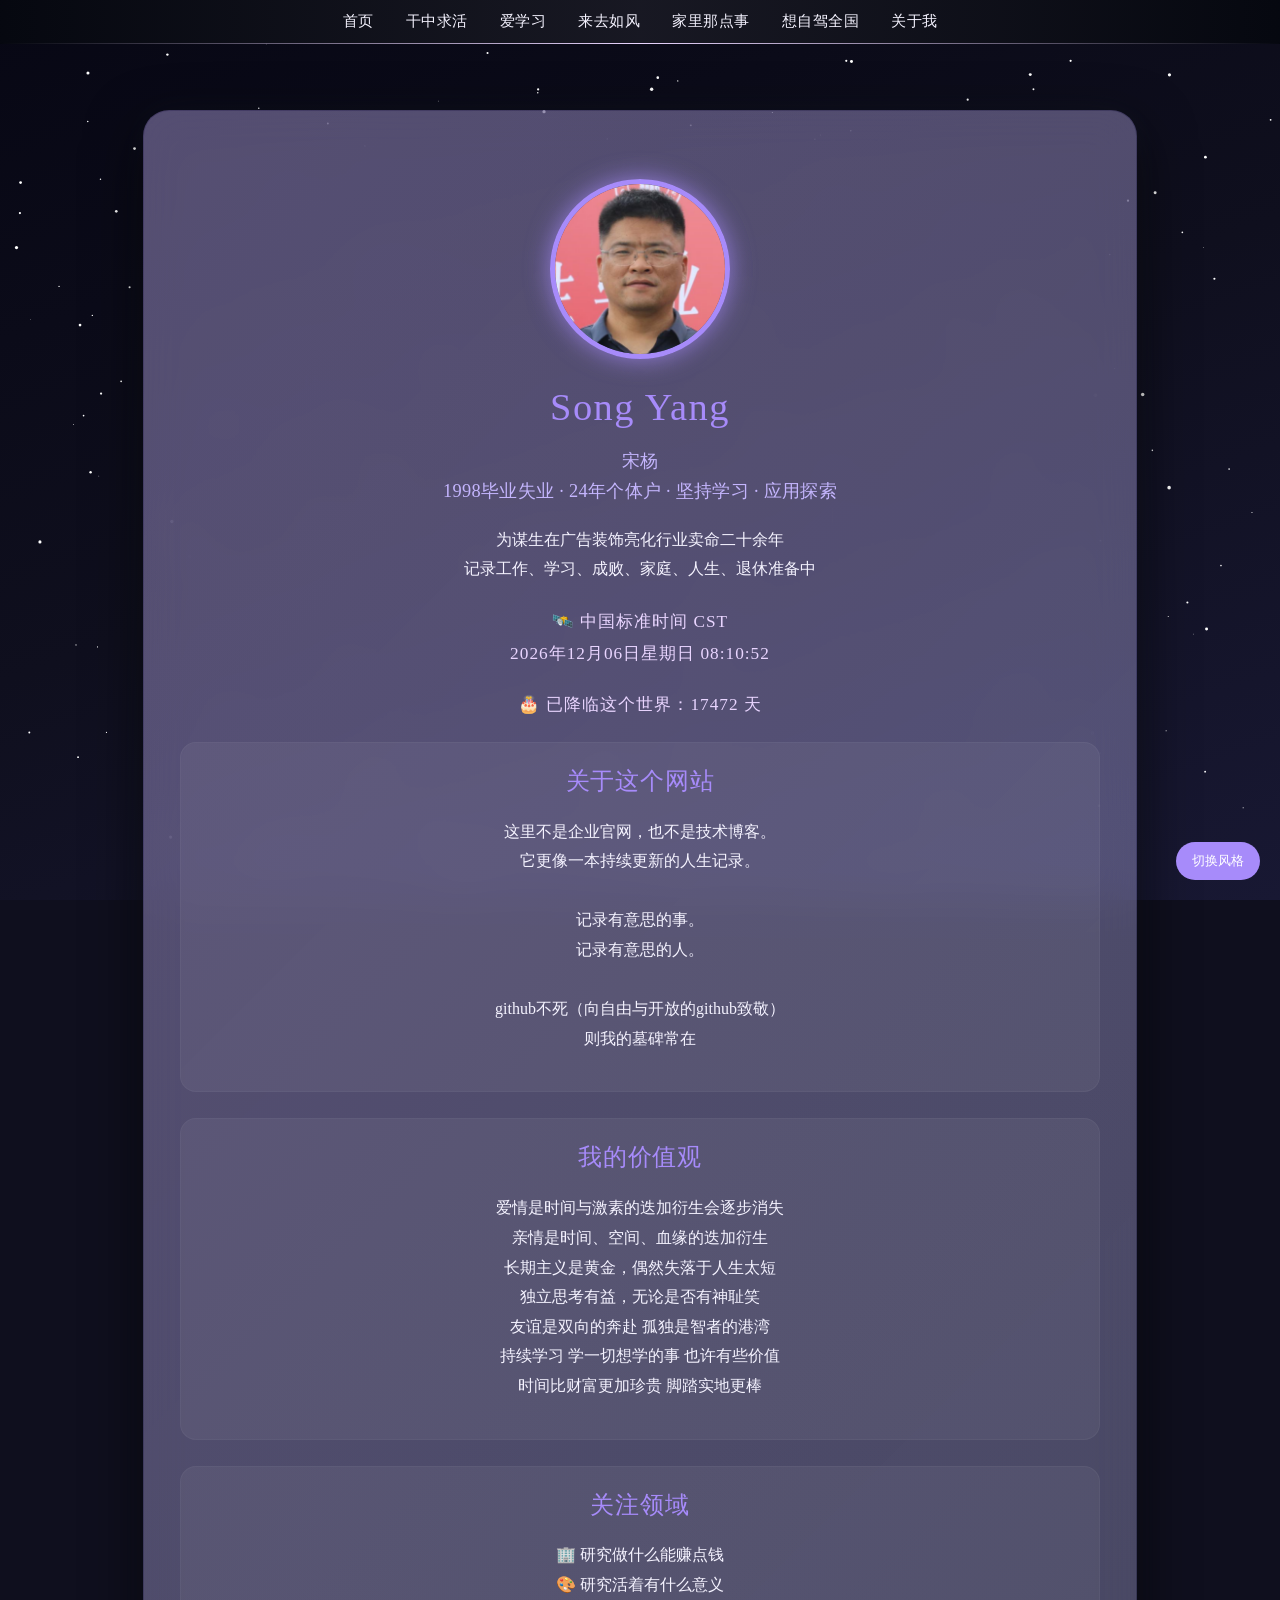
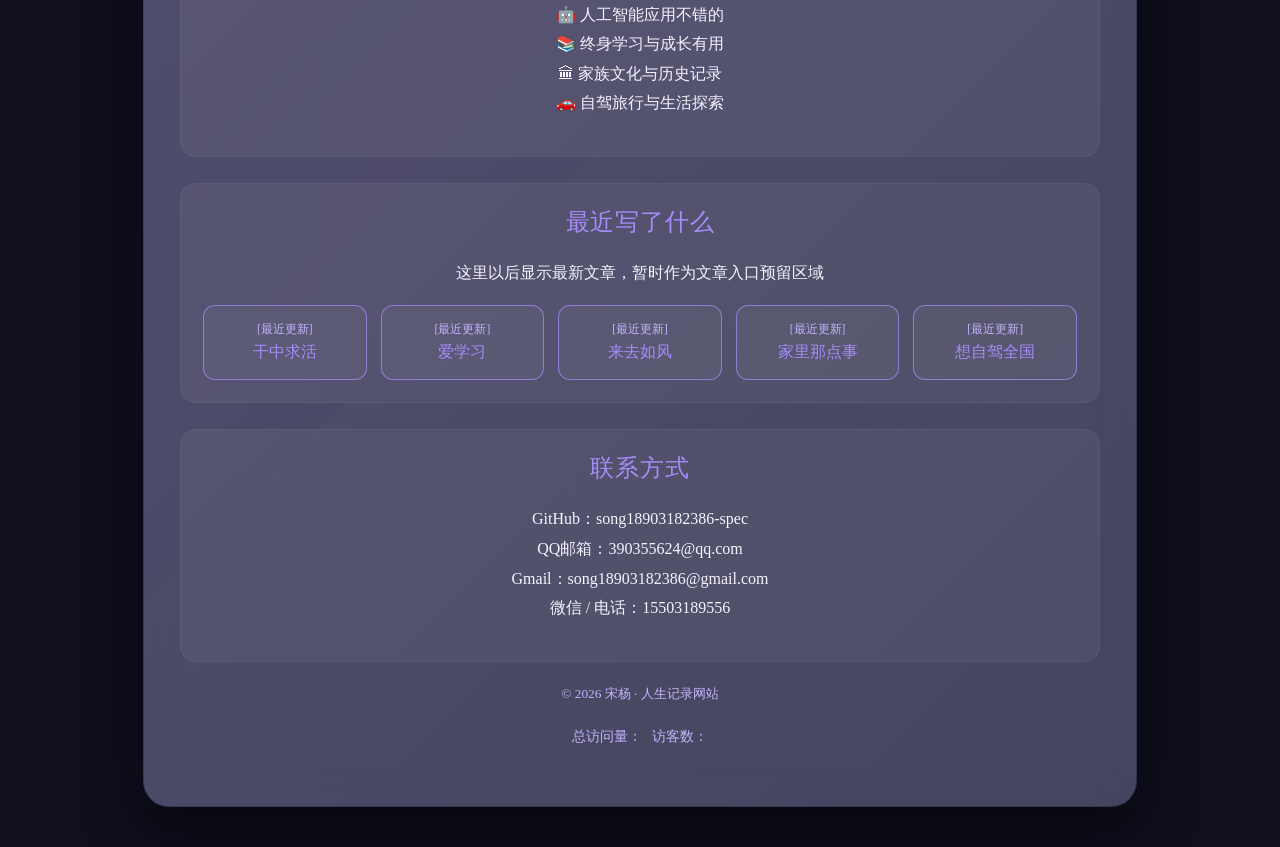
==== index.html @ bc485422 "Update index.html" ====
<!DOCTYPE html>
<html>
<head>
    <meta charset="UTF-8">
    <meta name="viewport" content="width=device-width, initial-scale=1.0, user-scalable=no">
    <title>宋杨 | 网络墓志铭</title>
    <!-- 访客统计 -->
    <script async src="https://busuanzi.ibruce.info/busuanzi/2.3/busuanzi.pure.mini.js"></script>
    <link rel="stylesheet" href="common.css">
</head>

<body>
<div class="navbar">
    <a href="index.html">首页</a>
    <a href="business.html">干中求活</a>
    <a href="ai.html">爱学习</a>
    <a href="life.html">来去如风</a>
    <a href="family.html">家里那点事</a>
    <a href="travel.html">想自驾全国</a>
    <a href="about.html">关于我</a>
</div>

<canvas id="starfield"></canvas>

<div class="container">
    <img src="avatar.png" alt="头像" class="avatar" onerror="this.style.display='none'">
    <h1>Song Yang</h1>
    <p class="subtitle">
        宋杨<br>
        1998毕业失业 · 24年个体户 · 坚持学习 · 应用探索
    </p>
    <p>为谋生在广告装饰亮化行业卖命二十余年<br>记录工作、学习、成败、家庭、人生、退休准备中</p>

    <!-- 北京时间 -->
    <div id="beijing-time"></div>
    <!-- 新增出生天数计时器 -->
    <div id="birthTimer" style="margin:16px 0; font-family:var(--font-title); color:var(--light); font-size:1.08rem; letter-spacing:1px;"></div>

    <section>
        <h2>关于这个网站</h2>
        <p>
            这里不是企业官网，也不是技术博客。<br>
            它更像一本持续更新的人生记录。<br><br>
            记录有意思的事。<br>
            记录有意思的人。<br><br>
            github不死（向自由与开放的github致敬）<br>
            则我的墓碑常在
        </p>
    </section>

    <section>
        <h2>我的价值观</h2>
        <p>
            爱情是时间与激素的迭加衍生会逐步消失<br>
            亲情是时间、空间、血缘的迭加衍生<br>
            长期主义是黄金，偶然失落于人生太短<br>
            独立思考有益，无论是否有神耻笑<br>
            友谊是双向的奔赴 孤独是智者的港湾<br>
            持续学习 学一切想学的事 也许有些价值<br>
            时间比财富更加珍贵  脚踏实地更棒<br>
        </p>
    </section>

    <section>
        <h2>关注领域</h2>
        <p>
            🏢 研究做什么能赚点钱<br>
            🎨 研究活着有什么意义<br>
            🤖 人工智能应用不错的<br>
            📚 终身学习与成长有用<br>
            🏛 家族文化与历史记录<br>
            🚗 自驾旅行与生活探索<br>
        </p>
    </section>

    <section>
        <h2>最近写了什么</h2>
        <p>这里以后显示最新文章，暂时作为文章入口预留区域</p>
        <div class="article-grid">
            <div class="article-card">
                <span class="card-tag">[最近更新]</span>
                <a href="business.html">干中求活</a>
            </div>
            <div class="article-card">
                <span class="card-tag">[最近更新]</span>
                <a href="ai.html">爱学习</a>
            </div>
            <div class="article-card">
                <span class="card-tag">[最近更新]</span>
                <a href="life.html">来去如风</a>
            </div>
            <div class="article-card">
                <span class="card-tag">[最近更新]</span>
                <a href="family.html">家里那点事</a>
            </div>
            <div class="article-card">
                <span class="card-tag">[最近更新]</span>
                <a href="travel.html">想自驾全国</a>
            </div>
        </div>
    </section>

    <section>
        <h2>联系方式</h2>
        <p>
            GitHub：song18903182386-spec<br>
            QQ邮箱：390355624@qq.com<br>
            Gmail：song18903182386@gmail.com<br>
            微信 / 电话：15503189556
        </p>
    </section>

    <p>
        <small>
        © 2026 宋杨 · 人生记录网站
        </small>
    </p>
    <!-- 访客统计放到卡片底部 -->
    <p style="margin-top:10px; font-size:0.9rem; color:var(--text-gray);">
        总访问量：<span id="busuanzi_value_site_pv"></span> &nbsp; 访客数：<span id="busuanzi_value_site_uv"></span>
    </p>
</div>

<button id="toggleTheme" style="position:fixed;bottom:20px;right:20px;padding:10px 16px;border-radius:50px;background:var(--main);color:#fff;border:none;cursor:pointer;z-index:99999;" onmouseover="this.style.boxShadow='0 0 16px var(--glow)'" onmouseout="this.style.boxShadow='none'">切换风格</button>

<audio id="bgMusic" loop preload="auto">
    <source src="bgm.mp3" type="audio/mpeg">


<button id="musicBtn" style="position:fixed;bottom:50px;left:20px;padding:6px 12px;border-radius:12px;background:var(--main);color:#fff;border:none;cursor:pointer;z-index:99999;font-size:0.8rem;">
    播放音乐
</button>

<script src="common.js"></script>
<!-- 出生天数计时脚本 -->
<script>
// 出生日期 1979-02-04
const birthDate = new Date("1979-02-04 00:00:00");
function refreshBirthDay(){
    const now = new Date();
    const diffTime = now - birthDate;
    const totalDays = Math.floor(diffTime / (1000 * 60 * 60 * 24));
    document.getElementById("birthTimer").innerHTML = `🎂 已降临这个世界：${totalDays} 天`;
}
refreshBirthDay();
setInterval(refreshBirthDay, 1000);

// 北京时间渲染
function updateBeijingTime(){
    const dom = document.getElementById('beijing-time');
    if(!dom) return;
    const now = new Date();
    const opt = {timeZone:'Asia/Shanghai',year:'numeric',month:'2-digit',day:'2-digit',weekday:'long',hour:'2-digit',minute:'2-digit',second:'2-digit'};
    dom.innerHTML = `🛰️ 中国标准时间 CST<br>${now.toLocaleString('zh-CN',opt)}`;
}
updateBeijingTime();
setInterval(updateBeijingTime,1000);
</script>
<button id="backTop" style="position:fixed;bottom:20px;right:90px;padding:8px 14px;border-radius:40px;background:var(--main);color:#fff;border:none;z-index:99999;display:none;">回到顶部</button>
<script>
const backBtn = document.getElementById('backTop');
window.addEventListener('scroll',()=>{
    backBtn.style.display = window.scrollY>300 ? 'block' : 'none';
})
backBtn.onclick = ()=> window.scrollTo({top:0,behavior:'smooth'});
</script>
</body>
</html>
---- common.css ----
/* 载入本地人寿隶书 zhongshou */
@font-face {
    font-family: "zhongshou";
    src: local("zhongshou"), local("中国人寿保险股份有限公司字体");
    font-weight: normal;
    font-style: normal;
}

:root {
    /* 标题优先使用你本机的 zhongshou 隶书，无该字体自动 fallback 备选 */
    --font-title: "zhongshou", "LiSu", "STLiShu", "STLiti", "KaiTi", serif;
    --font-text: "Microsoft YaHei", system-ui, sans-serif;
    --main: #a5c0e0;
    --light: #d0def0;
    --bg-page: #060810;
    --star-bg: linear-gradient(175deg, #020306 0%, #060810 50%, #0a0d1b 100%);
    --text-normal: #e6edf7;
    --text-gray: #98a8c0;
    --card-alpha: rgba(160, 180, 210, 0.07);
    --block-alpha: rgba(160, 180, 210, 0.03);
    --glow: rgba(165, 192, 224, 0.32);
    --grad1: rgba(165, 192, 224, 0.18);
    --grad2: rgba(100, 130, 170, 0.06);
    --meteor-color: #d0def0;
}

.navbar {
    position: fixed;
    top: 0;
    left: 0;
    width: 100%;
    background: rgba(6, 8, 16, 0.92);
    backdrop-filter: blur(20px);
    z-index: 999;
    padding: 12px 0;
    text-align: center;
    border-bottom: 1px solid transparent;
    background-image: linear-gradient(rgba(6,8,16,0.92),rgba(6,8,16,0.92)),linear-gradient(90deg, transparent, var(--light), transparent);
    background-origin: border-box;
    background-clip: padding-box, border-box;
}
.navbar a {
    margin: 0 14px;
    color: var(--text-normal);
    font-size: 0.92rem;
    font-family: var(--font-title);
    transition: 0.3s ease;
    text-decoration: none;
    letter-spacing: 0.5px;
}
.navbar a:hover {
    color: var(--main);
    text-shadow: 0 0 10px var(--glow);
}

::selection {
    background: var(--main);
    color: #000;
}

#beijing-time{
    margin:22px 0;
    font-size:1.08rem;
    color:var(--light);
    font-weight:500;
    font-family: var(--font-title);
    text-align:center;
    line-height:1.85;
    letter-spacing: 1px;
}

#starfield{
    position:fixed;
    top:0;
    left:0;
    width:100%;
    height:100%;
    z-index:0;
    pointer-events:none;
    background: var(--star-bg);
}

body {
    font-family: var(--font-text);
    margin: 0;
    padding: 0;
    background:var(--bg-page);
    min-height: 100vh;
    color: var(--text-normal);
    overflow-x: hidden;
    scroll-behavior: smooth;
}

.container {
    max-width: 920px;
    margin: 110px auto 40px;
    padding: 42px 36px;
    text-align:center;
    background: var(--card-alpha);
    backdrop-filter: blur(22px);
    border-radius: 26px;
    box-shadow: 0 18px 55px rgba(0,0,0,0.7), 0 0 35px rgba(165,192,224,0.05);
    border: 1px solid transparent;
    background-image: linear-gradient(var(--card-alpha), var(--card-alpha)), linear-gradient(135deg, var(--grad1), var(--grad2));
    background-origin: border-box;
    background-clip: padding-box, border-box;
    position:relative;
    z-index:1;
    animation: fadeIn 0.8s ease forwards;
    opacity: 0;
    transform: translateY(16px);
}

@keyframes fadeIn {
    to { opacity: 1; transform: translateY(0); }
}

h1 {
    color: var(--main);
    font-size: 2.4rem;
    font-family: var(--font-title);
    margin-bottom: 8px;
    letter-spacing: 1.5px;
    font-weight: 500;
}
.subtitle {
    color: var(--text-gray);
    font-size: 1.15rem;
    font-family: var(--font-title);
    line-height: 1.6;
    letter-spacing: 0.3px;
}

.avatar {
    width: 170px;
    height: 170px;
    border-radius: 50%;
    margin: 26px auto;
    display: block;
    object-fit: cover;
    border: 5px solid var(--main);
    box-shadow: 0 0 24px var(--glow);
    background: rgba(165,192,224,0.12);
    animation: glow 4s infinite ease-in-out;
}
@keyframes glow {
    0% { box-shadow: 0 0 18px var(--glow); }
    50% { box-shadow: 0 0 32px var(--glow); }
    100% { box-shadow: 0 0 18px var(--glow); }
}

section {
    margin-top: 26px;
    padding: 22px;
    background: var(--block-alpha);
    border-radius: 16px;
    border: 1px solid rgba(255,255,255,0.04);
    transition: all 0.3s ease;
}
section:hover {
    transform: translateY(-4px);
    background: rgba(255,255,255,0.07);
    border-color: var(--main);
    box-shadow: 0 6px 20px rgba(0,0,0,0.35), 0 0 12px var(--glow);
}

h2 {
    color: var(--main);
    font-family: var(--font-title);
    margin-top: 0;
    letter-spacing: 0.8px;
    font-weight: 500;
}
p {
    line-height: 1.85;
    font-size: 1rem;
    font-family: var(--font-text);
}
a {
    color: var(--main);
    text-decoration: none;
    transition: color 0.3s;
}
a:hover {
    color: var(--light);
    text-shadow: 0 0 5px var(--glow);
}
small {
    color: var(--text-gray);
    line-height: 1.6;
    font-family: var(--font-text);
}

.article-grid {
    display: grid;
    grid-template-columns: repeat(auto-fill, minmax(140px, 1fr));
    gap: 14px;
    margin-top: 18px;
}
.article-card {
    padding: 16px 10px;
    background: rgba(255,255,255,0.04);
    border-radius: 12px;
    border: 1px solid var(--glow);
    transition: 0.25s ease;
}
.article-card:hover {
    transform: translateY(-4px) scale(1.01);
    background: rgba(255,255,255,0.09);
    border-color: var(--main);
    box-shadow: 0 4px 16px rgba(0,0,0,0.4), 0 0 16px var(--glow);
}
.card-tag {
    font-size: 0.72rem;
    color: var(--text-gray);
    font-family: var(--font-text);
    display: block;
    margin-bottom: 5px;
}

@media (max-width: 768px) {
    .container {
        padding: 18px;
        margin: 90px 16px 30px;
    }
    h1 { font-size: 1.9rem; }
    .avatar { width: 130px; height: 130px; }
    section { padding: 16px; }
    .navbar a { margin: 0 5px; font-size: 0.78rem; }
    .article-grid { grid-template-columns: repeat(2,1fr); }
}
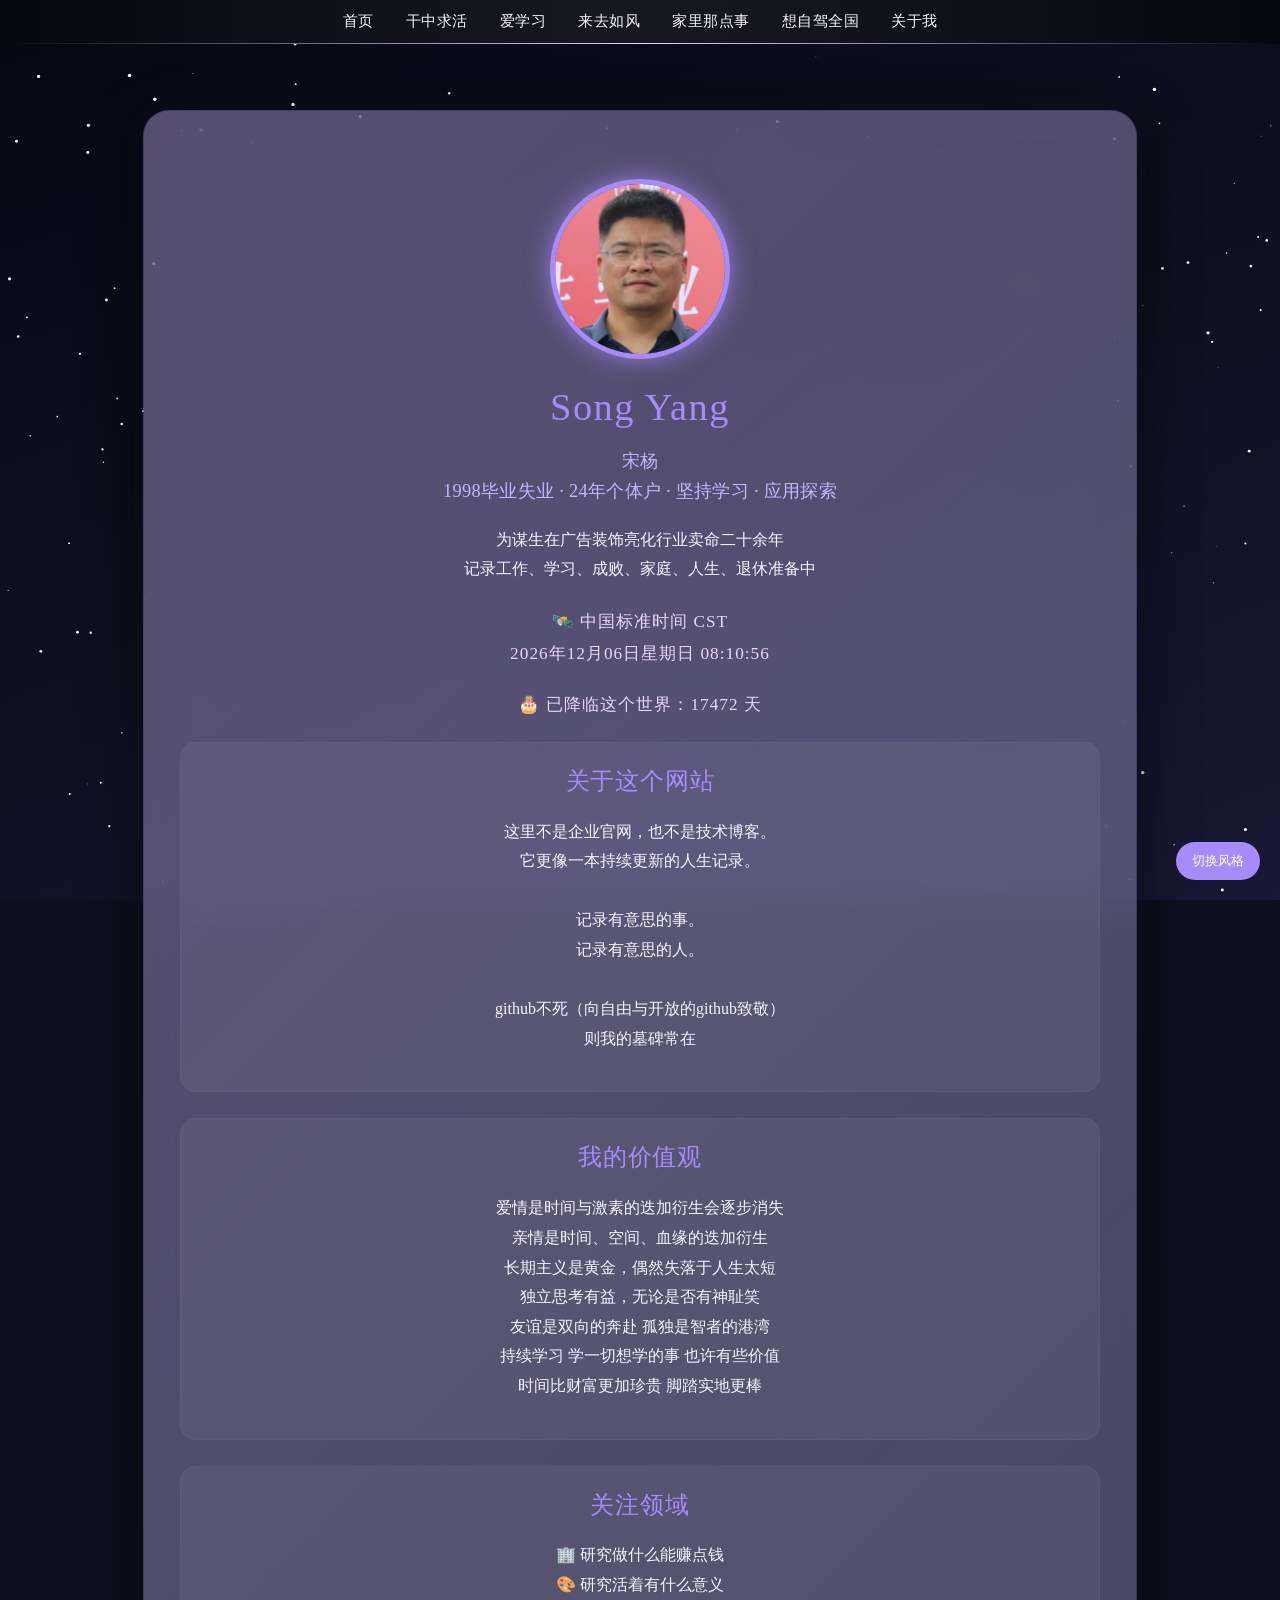
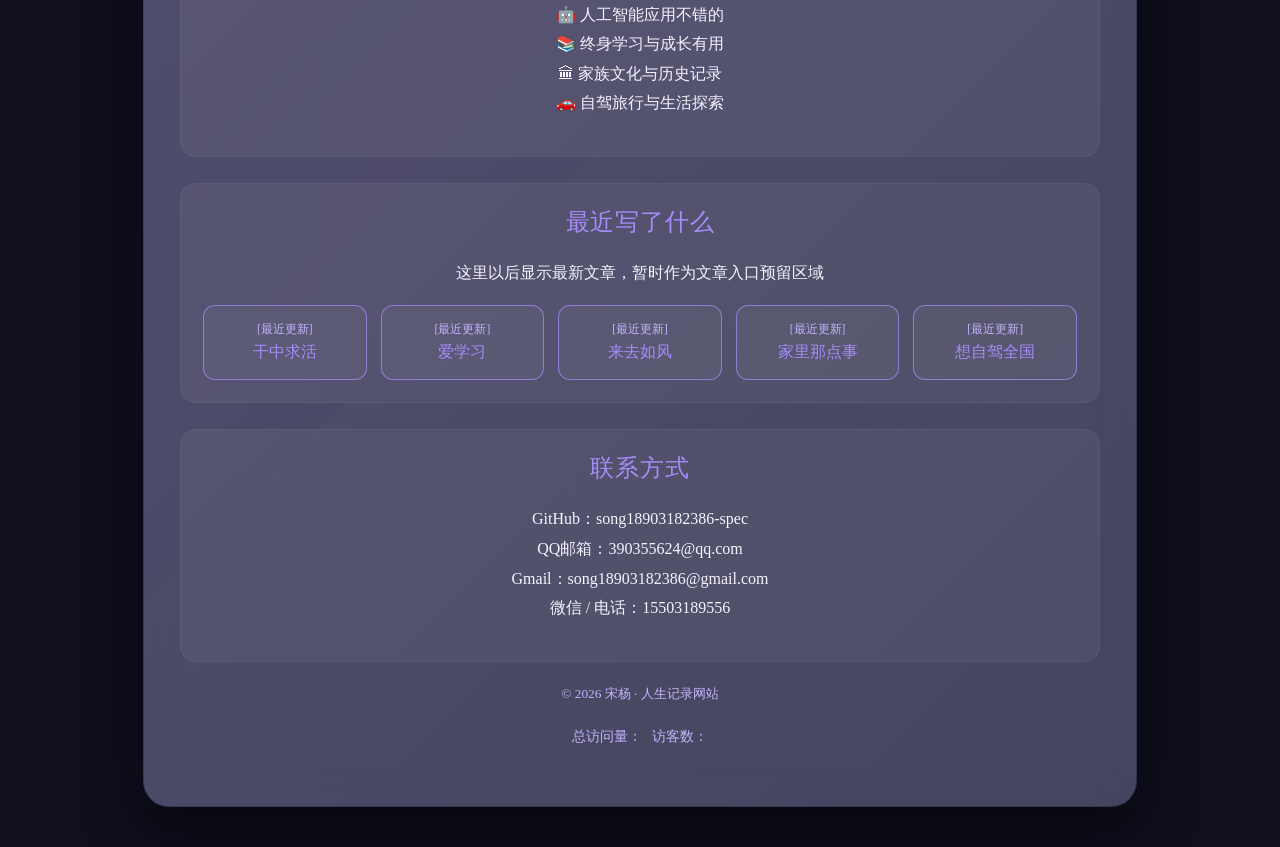
==== commit 05ee2f52: "Update index.html" ====
--- a/index.html
+++ b/index.html
@@ -6,7 +6,7 @@
     <title>宋杨 | 网络墓志铭</title>
     <!-- 访客统计 -->
     <script async src="https://busuanzi.ibruce.info/busuanzi/2.3/busuanzi.pure.mini.js"></script>
-    <link rel="stylesheet" href="common.css">
+    <link rel="stylesheet" href="css/common.css">
 </head>
 
 <body>
@@ -131,7 +131,7 @@
     播放音乐
 </button>
 
-<script src="common.js"></script>
+<script src="js/common.js"></script>
 <!-- 出生天数计时脚本 -->
 <script>
 // 出生日期 1979-02-04
--- a/css/common.css
+++ b/css/common.css
@@ -0,0 +1,231 @@
+/* 载入本地人寿隶书 zhongshou */
+@font-face {
+    font-family: "zhongshou";
+    src: local("zhongshou"), local("中国人寿保险股份有限公司字体");
+    font-weight: normal;
+    font-style: normal;
+}
+
+:root {
+    /* 标题优先使用你本机的 zhongshou 隶书，无该字体自动 fallback 备选 */
+    --font-title: "zhongshou", "LiSu", "STLiShu", "STLiti", "KaiTi", serif;
+    --font-text: "Microsoft YaHei", system-ui, sans-serif;
+    --main: #a5c0e0;
+    --light: #d0def0;
+    --bg-page: #060810;
+    --star-bg: linear-gradient(175deg, #020306 0%, #060810 50%, #0a0d1b 100%);
+    --text-normal: #e6edf7;
+    --text-gray: #98a8c0;
+    --card-alpha: rgba(160, 180, 210, 0.07);
+    --block-alpha: rgba(160, 180, 210, 0.03);
+    --glow: rgba(165, 192, 224, 0.32);
+    --grad1: rgba(165, 192, 224, 0.18);
+    --grad2: rgba(100, 130, 170, 0.06);
+    --meteor-color: #d0def0;
+}
+
+.navbar {
+    position: fixed;
+    top: 0;
+    left: 0;
+    width: 100%;
+    background: rgba(6, 8, 16, 0.92);
+    backdrop-filter: blur(20px);
+    z-index: 999;
+    padding: 12px 0;
+    text-align: center;
+    border-bottom: 1px solid transparent;
+    background-image: linear-gradient(rgba(6,8,16,0.92),rgba(6,8,16,0.92)),linear-gradient(90deg, transparent, var(--light), transparent);
+    background-origin: border-box;
+    background-clip: padding-box, border-box;
+}
+.navbar a {
+    margin: 0 14px;
+    color: var(--text-normal);
+    font-size: 0.92rem;
+    font-family: var(--font-title);
+    transition: 0.3s ease;
+    text-decoration: none;
+    letter-spacing: 0.5px;
+}
+.navbar a:hover {
+    color: var(--main);
+    text-shadow: 0 0 10px var(--glow);
+}
+
+::selection {
+    background: var(--main);
+    color: #000;
+}
+
+#beijing-time{
+    margin:22px 0;
+    font-size:1.08rem;
+    color:var(--light);
+    font-weight:500;
+    font-family: var(--font-title);
+    text-align:center;
+    line-height:1.85;
+    letter-spacing: 1px;
+}
+
+#starfield{
+    position:fixed;
+    top:0;
+    left:0;
+    width:100%;
+    height:100%;
+    z-index:0;
+    pointer-events:none;
+    background: var(--star-bg);
+}
+
+body {
+    font-family: var(--font-text);
+    margin: 0;
+    padding: 0;
+    background:var(--bg-page);
+    min-height: 100vh;
+    color: var(--text-normal);
+    overflow-x: hidden;
+    scroll-behavior: smooth;
+}
+
+.container {
+    max-width: 920px;
+    margin: 110px auto 40px;
+    padding: 42px 36px;
+    text-align:center;
+    background: var(--card-alpha);
+    backdrop-filter: blur(22px);
+    border-radius: 26px;
+    box-shadow: 0 18px 55px rgba(0,0,0,0.7), 0 0 35px rgba(165,192,224,0.05);
+    border: 1px solid transparent;
+    background-image: linear-gradient(var(--card-alpha), var(--card-alpha)), linear-gradient(135deg, var(--grad1), var(--grad2));
+    background-origin: border-box;
+    background-clip: padding-box, border-box;
+    position:relative;
+    z-index:1;
+    animation: fadeIn 0.8s ease forwards;
+    opacity: 0;
+    transform: translateY(16px);
+}
+
+@keyframes fadeIn {
+    to { opacity: 1; transform: translateY(0); }
+}
+
+h1 {
+    color: var(--main);
+    font-size: 2.4rem;
+    font-family: var(--font-title);
+    margin-bottom: 8px;
+    letter-spacing: 1.5px;
+    font-weight: 500;
+}
+.subtitle {
+    color: var(--text-gray);
+    font-size: 1.15rem;
+    font-family: var(--font-title);
+    line-height: 1.6;
+    letter-spacing: 0.3px;
+}
+
+.avatar {
+    width: 170px;
+    height: 170px;
+    border-radius: 50%;
+    margin: 26px auto;
+    display: block;
+    object-fit: cover;
+    border: 5px solid var(--main);
+    box-shadow: 0 0 24px var(--glow);
+    background: rgba(165,192,224,0.12);
+    animation: glow 4s infinite ease-in-out;
+}
+@keyframes glow {
+    0% { box-shadow: 0 0 18px var(--glow); }
+    50% { box-shadow: 0 0 32px var(--glow); }
+    100% { box-shadow: 0 0 18px var(--glow); }
+}
+
+section {
+    margin-top: 26px;
+    padding: 22px;
+    background: var(--block-alpha);
+    border-radius: 16px;
+    border: 1px solid rgba(255,255,255,0.04);
+    transition: all 0.3s ease;
+}
+section:hover {
+    transform: translateY(-4px);
+    background: rgba(255,255,255,0.07);
+    border-color: var(--main);
+    box-shadow: 0 6px 20px rgba(0,0,0,0.35), 0 0 12px var(--glow);
+}
+
+h2 {
+    color: var(--main);
+    font-family: var(--font-title);
+    margin-top: 0;
+    letter-spacing: 0.8px;
+    font-weight: 500;
+}
+p {
+    line-height: 1.85;
+    font-size: 1rem;
+    font-family: var(--font-text);
+}
+a {
+    color: var(--main);
+    text-decoration: none;
+    transition: color 0.3s;
+}
+a:hover {
+    color: var(--light);
+    text-shadow: 0 0 5px var(--glow);
+}
+small {
+    color: var(--text-gray);
+    line-height: 1.6;
+    font-family: var(--font-text);
+}
+
+.article-grid {
+    display: grid;
+    grid-template-columns: repeat(auto-fill, minmax(140px, 1fr));
+    gap: 14px;
+    margin-top: 18px;
+}
+.article-card {
+    padding: 16px 10px;
+    background: rgba(255,255,255,0.04);
+    border-radius: 12px;
+    border: 1px solid var(--glow);
+    transition: 0.25s ease;
+}
+.article-card:hover {
+    transform: translateY(-4px) scale(1.01);
+    background: rgba(255,255,255,0.09);
+    border-color: var(--main);
+    box-shadow: 0 4px 16px rgba(0,0,0,0.4), 0 0 16px var(--glow);
+}
+.card-tag {
+    font-size: 0.72rem;
+    color: var(--text-gray);
+    font-family: var(--font-text);
+    display: block;
+    margin-bottom: 5px;
+}
+
+@media (max-width: 768px) {
+    .container {
+        padding: 18px;
+        margin: 90px 16px 30px;
+    }
+    h1 { font-size: 1.9rem; }
+    .avatar { width: 130px; height: 130px; }
+    section { padding: 16px; }
+    .navbar a { margin: 0 5px; font-size: 0.78rem; }
+    .article-grid { grid-template-columns: repeat(2,1fr); }
+}
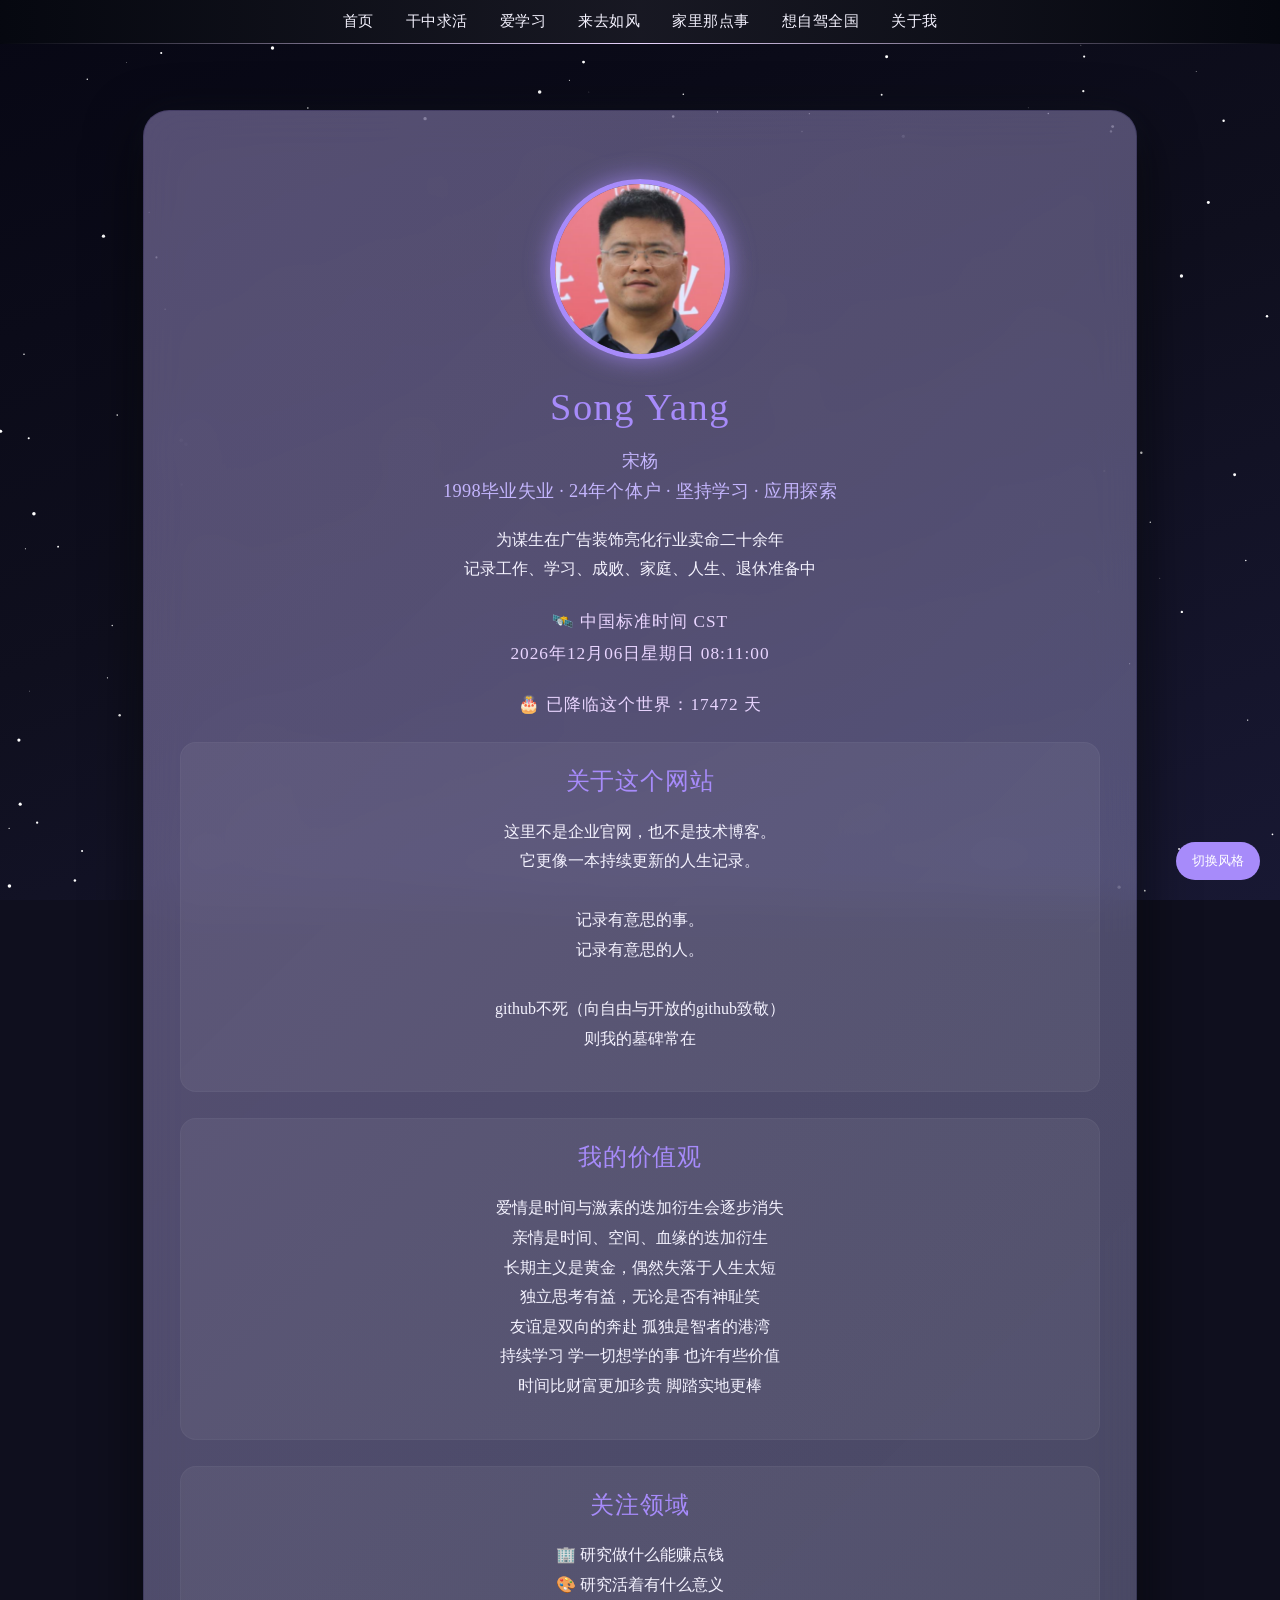
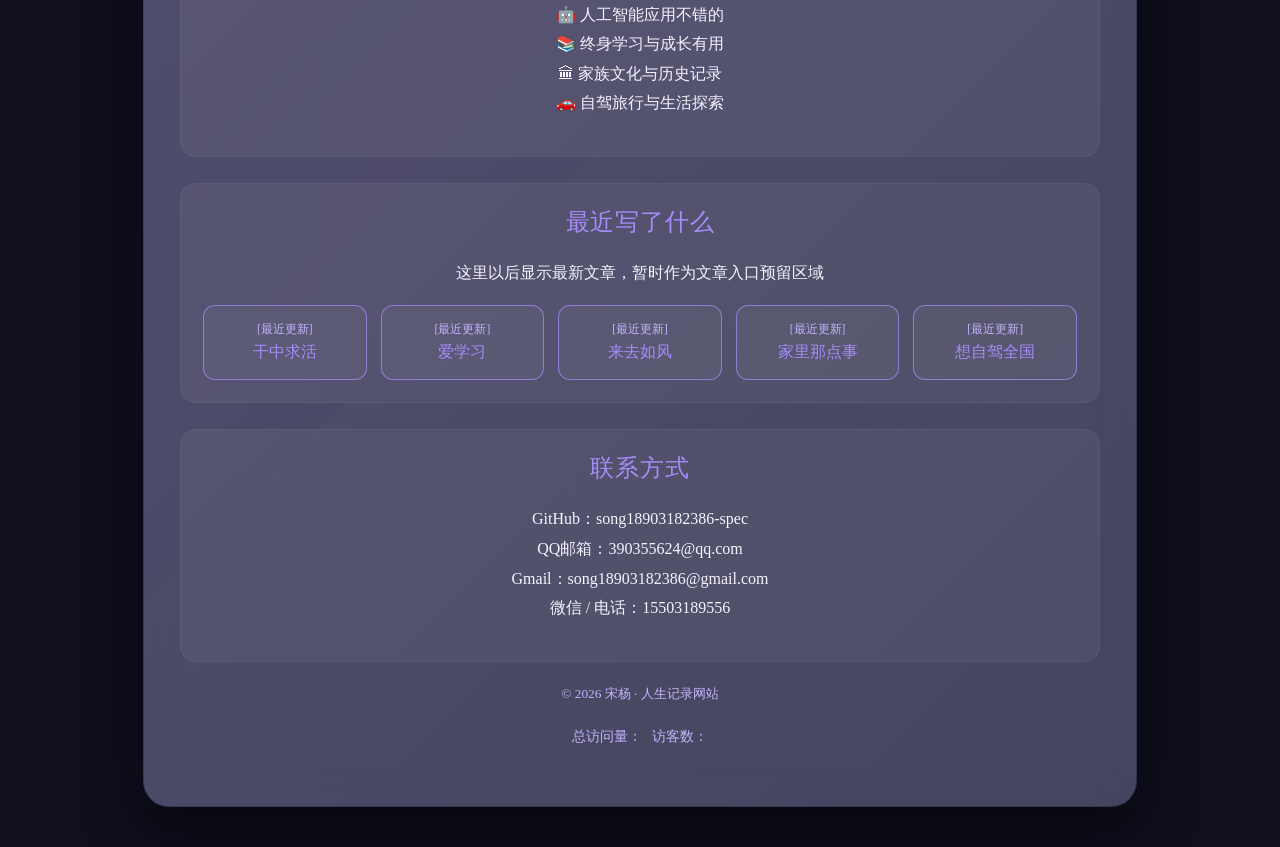
==== commit 9d08a6c5: "Update index.html" ====
--- a/index.html
+++ b/index.html
@@ -123,8 +123,10 @@
 
 <button id="toggleTheme" style="position:fixed;bottom:20px;right:20px;padding:10px 16px;border-radius:50px;background:var(--main);color:#fff;border:none;cursor:pointer;z-index:99999;" onmouseover="this.style.boxShadow='0 0 16px var(--glow)'" onmouseout="this.style.boxShadow='none'">切换风格</button>
 
+<!-- 修复1：audio标签完整闭合 -->
 <audio id="bgMusic" loop preload="auto">
     <source src="bgm.mp3" type="audio/mpeg">
+
 
 
 <button id="musicBtn" style="position:fixed;bottom:50px;left:20px;padding:6px 12px;border-radius:12px;background:var(--main);color:#fff;border:none;cursor:pointer;z-index:99999;font-size:0.8rem;">
@@ -164,5 +166,33 @@
 })
 backBtn.onclick = ()=> window.scrollTo({top:0,behavior:'smooth'});
 </script>
+
+<!-- 修复2：新增背景音乐播放/暂停控制逻辑 -->
+<script>
+const bgMusic = document.getElementById('bgMusic');
+const musicBtn = document.getElementById('musicBtn');
+let audioInit = false;
+
+// 页面任意点击解锁音频播放权限
+document.body.addEventListener('click', () => {
+    if (!audioInit) {
+        bgMusic.play();
+        audioInit = true;
+        musicBtn.innerText = "暂停音乐";
+    }
+}, { once: true });
+
+// 按钮切换播放暂停
+musicBtn.addEventListener('click', (e) => {
+    e.stopPropagation();
+    if (bgMusic.paused) {
+        bgMusic.play();
+        musicBtn.innerText = "暂停音乐";
+    } else {
+        bgMusic.pause();
+        musicBtn.innerText = "播放音乐";
+    }
+});
+</script>
 </body>
 </html>
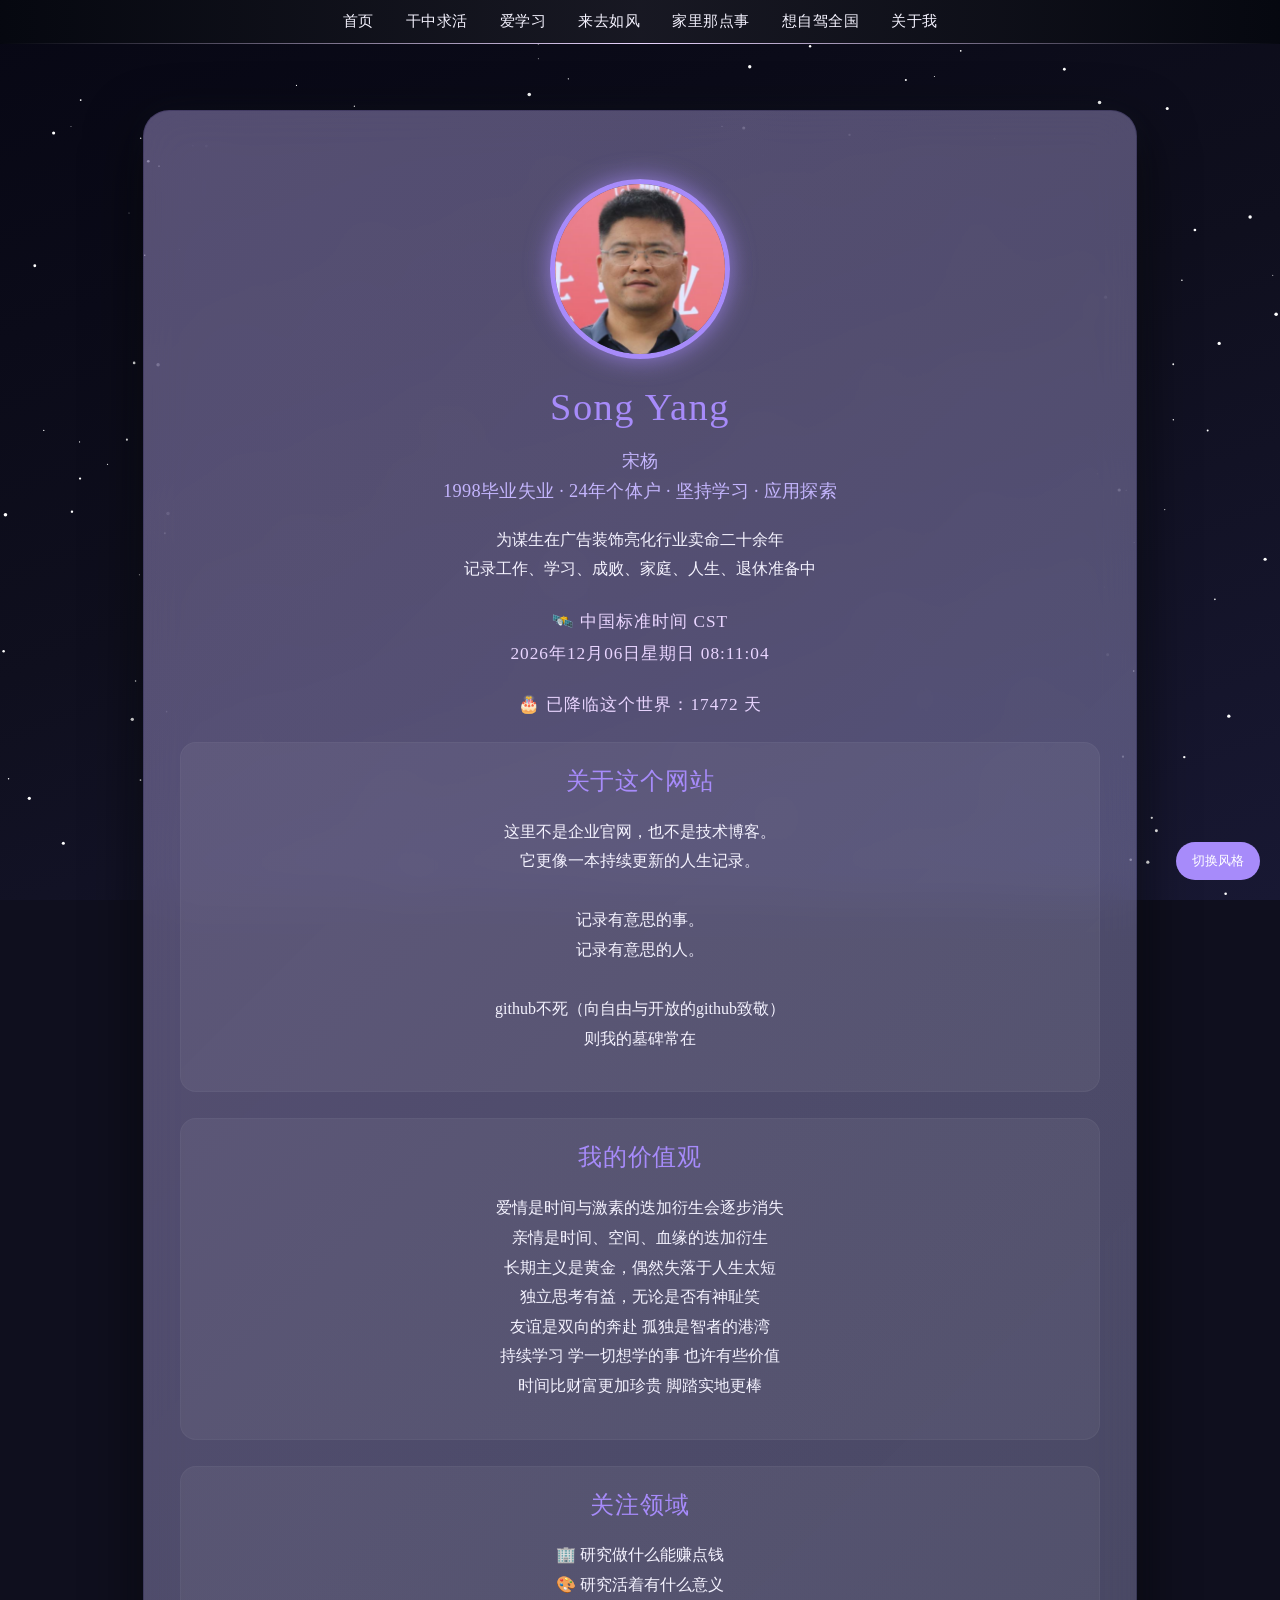
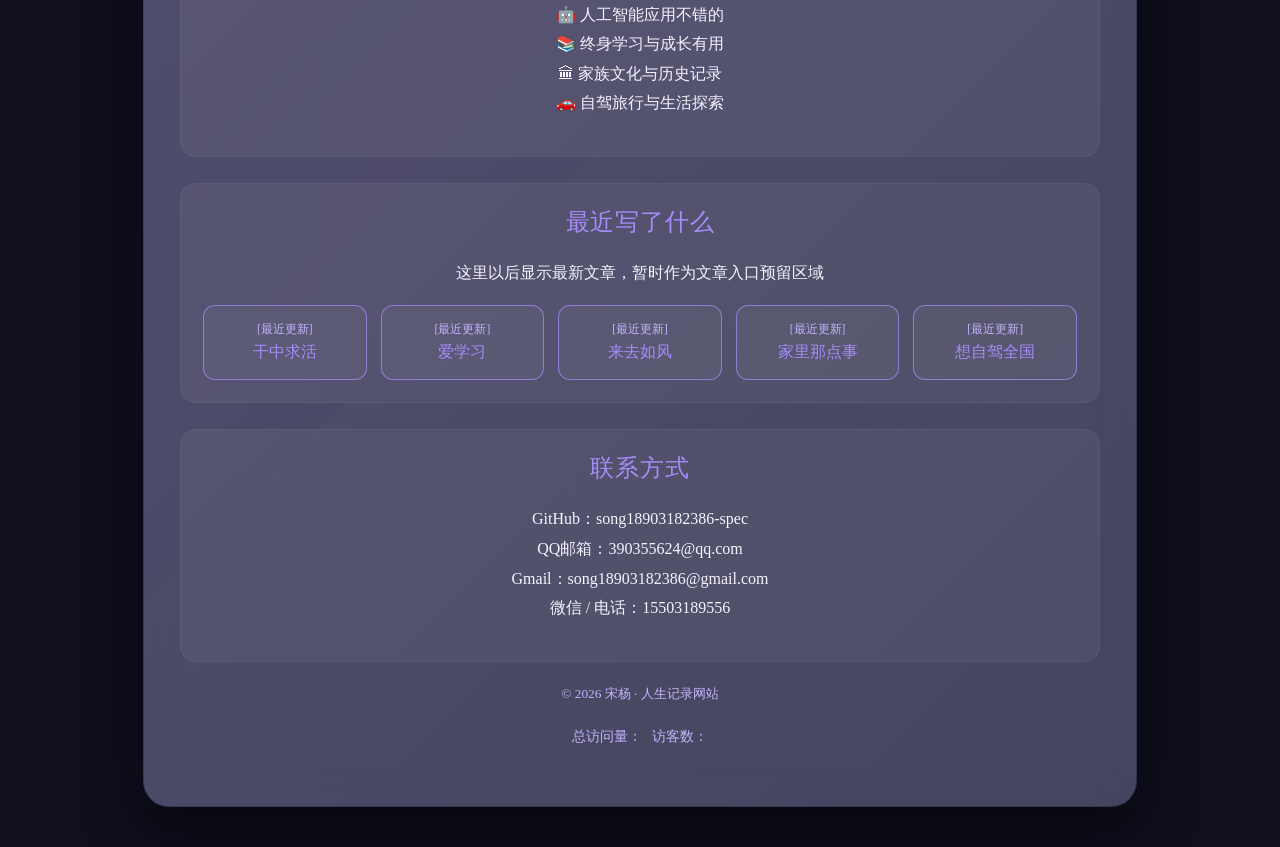
==== commit b71681e2: "Update index.html" ====
--- a/index.html
+++ b/index.html
@@ -5,7 +5,8 @@
     <meta name="viewport" content="width=device-width, initial-scale=1.0, user-scalable=no">
     <title>宋杨 | 网络墓志铭</title>
     <!-- 访客统计 -->
-    <script async src="https://busuanzi.ibruce.info/busuanzi/2.3/busuanzi.pure.mini.js"></script>
+    <script async src="https://busuanzi.ibruce.info/busuanzi.pure.mini.js"></script>
+    <!-- 抽离公共样式css/common.css 不变 -->
     <link rel="stylesheet" href="css/common.css">
 </head>
 
@@ -123,17 +124,14 @@
 
 <button id="toggleTheme" style="position:fixed;bottom:20px;right:20px;padding:10px 16px;border-radius:50px;background:var(--main);color:#fff;border:none;cursor:pointer;z-index:99999;" onmouseover="this.style.boxShadow='0 0 16px var(--glow)'" onmouseout="this.style.boxShadow='none'">切换风格</button>
 
-<!-- 修复1：audio标签完整闭合 -->
+<!-- 修复音频闭合标签，已删除音乐按钮 -->
 <audio id="bgMusic" loop preload="auto">
     <source src="bgm.mp3" type="audio/mpeg">
 
 
+<!-- 抽离公共脚本js/common.js 不变 -->
+<script src="js/common.js"></script>
 
-<button id="musicBtn" style="position:fixed;bottom:50px;left:20px;padding:6px 12px;border-radius:12px;background:var(--main);color:#fff;border:none;cursor:pointer;z-index:99999;font-size:0.8rem;">
-    播放音乐
-</button>
-
-<script src="js/common.js"></script>
 <!-- 出生天数计时脚本 -->
 <script>
 // 出生日期 1979-02-04
@@ -158,6 +156,7 @@
 updateBeijingTime();
 setInterval(updateBeijingTime,1000);
 </script>
+
 <button id="backTop" style="position:fixed;bottom:20px;right:90px;padding:8px 14px;border-radius:40px;background:var(--main);color:#fff;border:none;z-index:99999;display:none;">回到顶部</button>
 <script>
 const backBtn = document.getElementById('backTop');
@@ -167,32 +166,16 @@
 backBtn.onclick = ()=> window.scrollTo({top:0,behavior:'smooth'});
 </script>
 
-<!-- 修复2：新增背景音乐播放/暂停控制逻辑 -->
+<!-- BGM自动播放逻辑，无按钮控制 -->
 <script>
 const bgMusic = document.getElementById('bgMusic');
-const musicBtn = document.getElementById('musicBtn');
 let audioInit = false;
-
-// 页面任意点击解锁音频播放权限
 document.body.addEventListener('click', () => {
     if (!audioInit) {
         bgMusic.play();
         audioInit = true;
-        musicBtn.innerText = "暂停音乐";
     }
 }, { once: true });
-
-// 按钮切换播放暂停
-musicBtn.addEventListener('click', (e) => {
-    e.stopPropagation();
-    if (bgMusic.paused) {
-        bgMusic.play();
-        musicBtn.innerText = "暂停音乐";
-    } else {
-        bgMusic.pause();
-        musicBtn.innerText = "播放音乐";
-    }
-});
 </script>
 </body>
 </html>
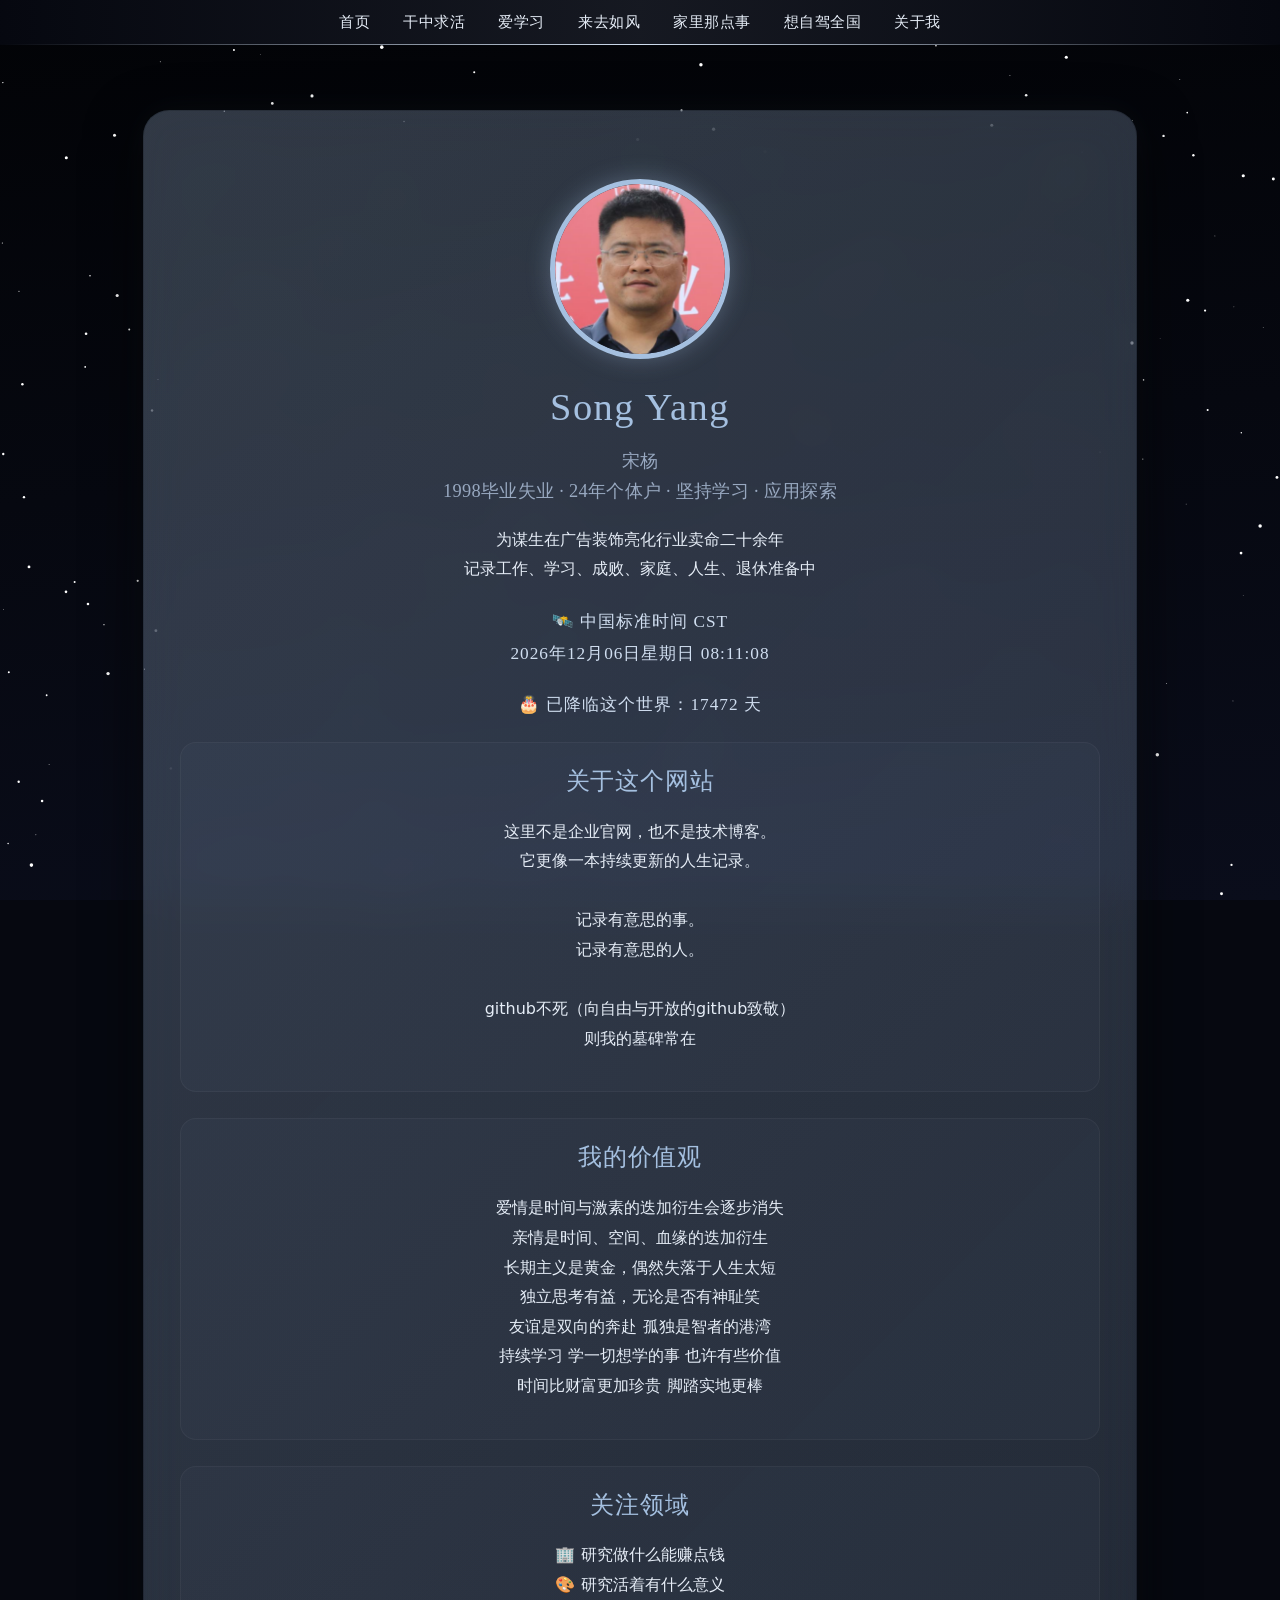
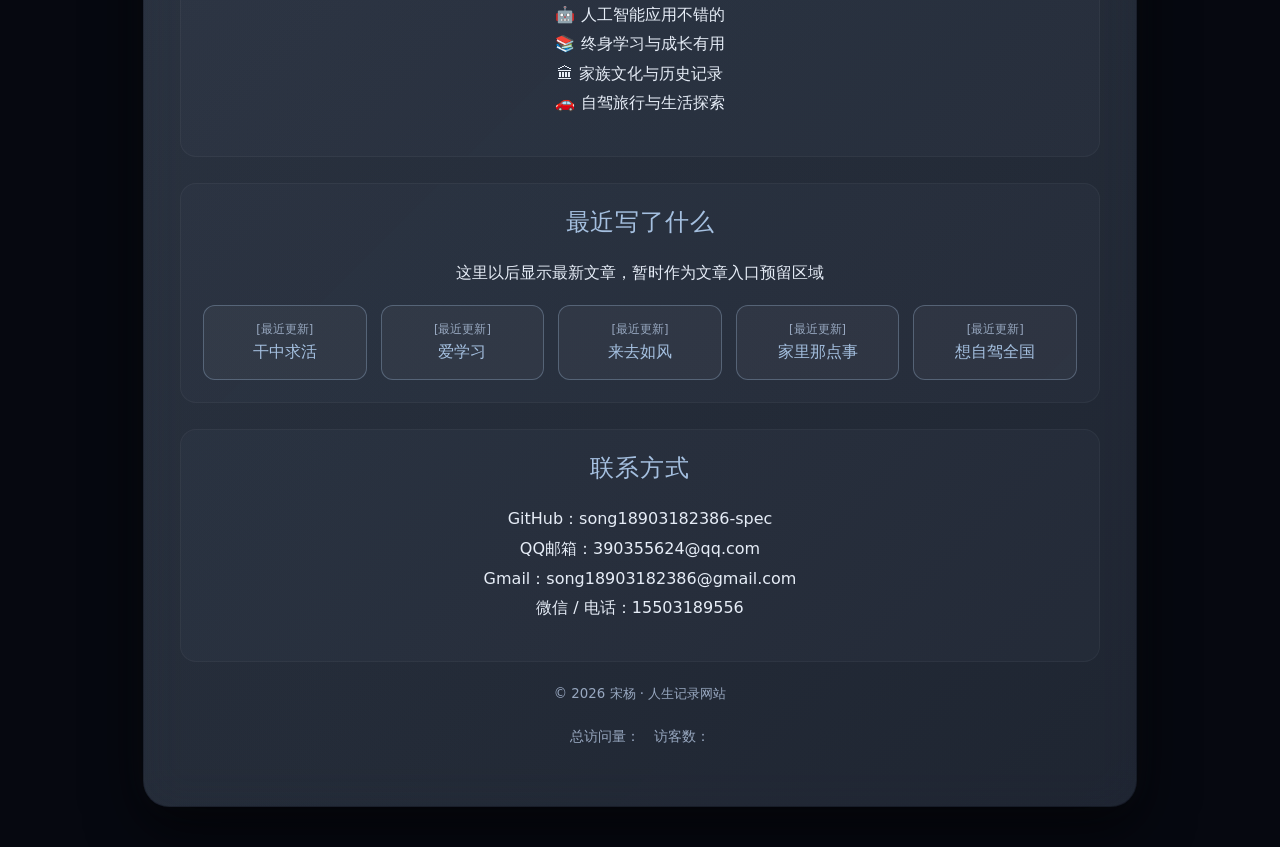
==== commit a9326dd2: "Update index.html" ====
--- a/index.html
+++ b/index.html
@@ -122,9 +122,7 @@
     </p>
 </div>
 
-<button id="toggleTheme" style="position:fixed;bottom:20px;right:20px;padding:10px 16px;border-radius:50px;background:var(--main);color:#fff;border:none;cursor:pointer;z-index:99999;" onmouseover="this.style.boxShadow='0 0 16px var(--glow)'" onmouseout="this.style.boxShadow='none'">切换风格</button>
-
-<!-- 修复音频闭合标签，已删除音乐按钮 -->
+<!-- 修复音频闭合标签，已删除音乐按钮、删除切换风格按钮 -->
 <audio id="bgMusic" loop preload="auto">
     <source src="bgm.mp3" type="audio/mpeg">
 
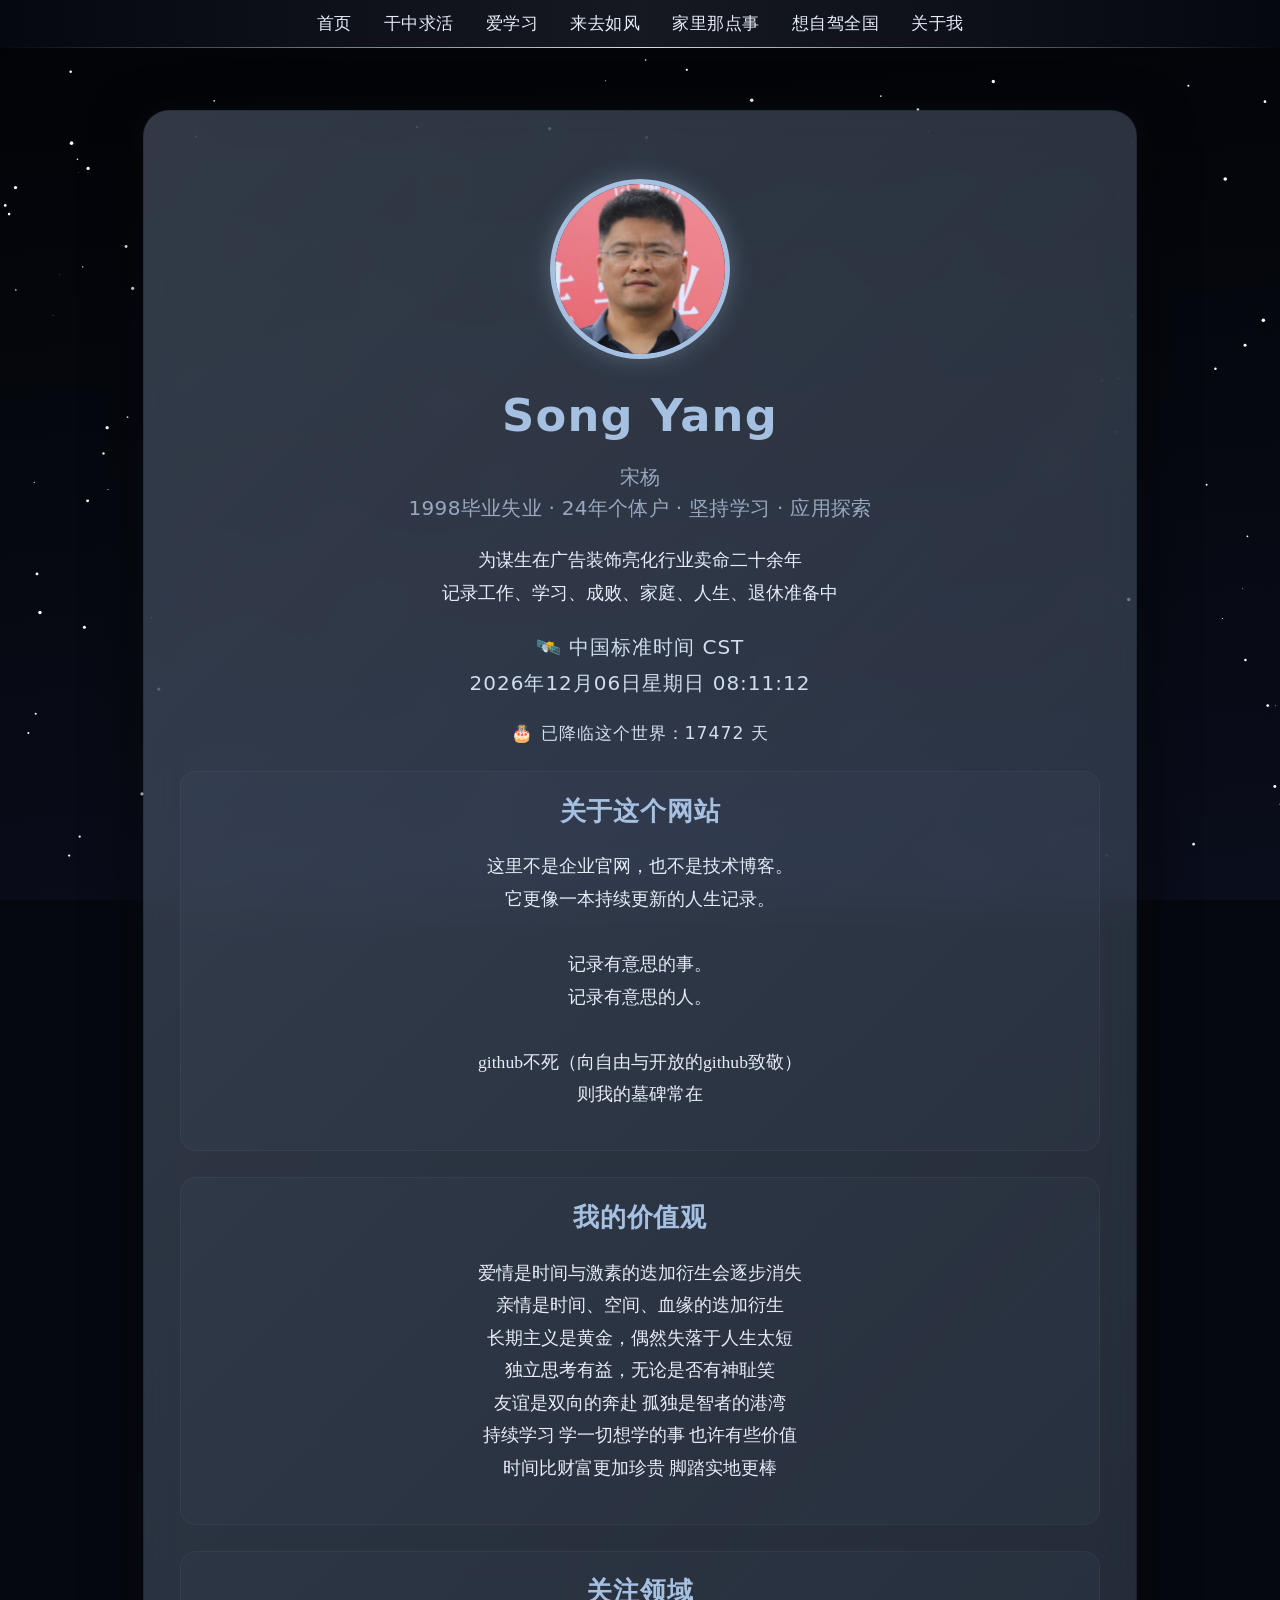
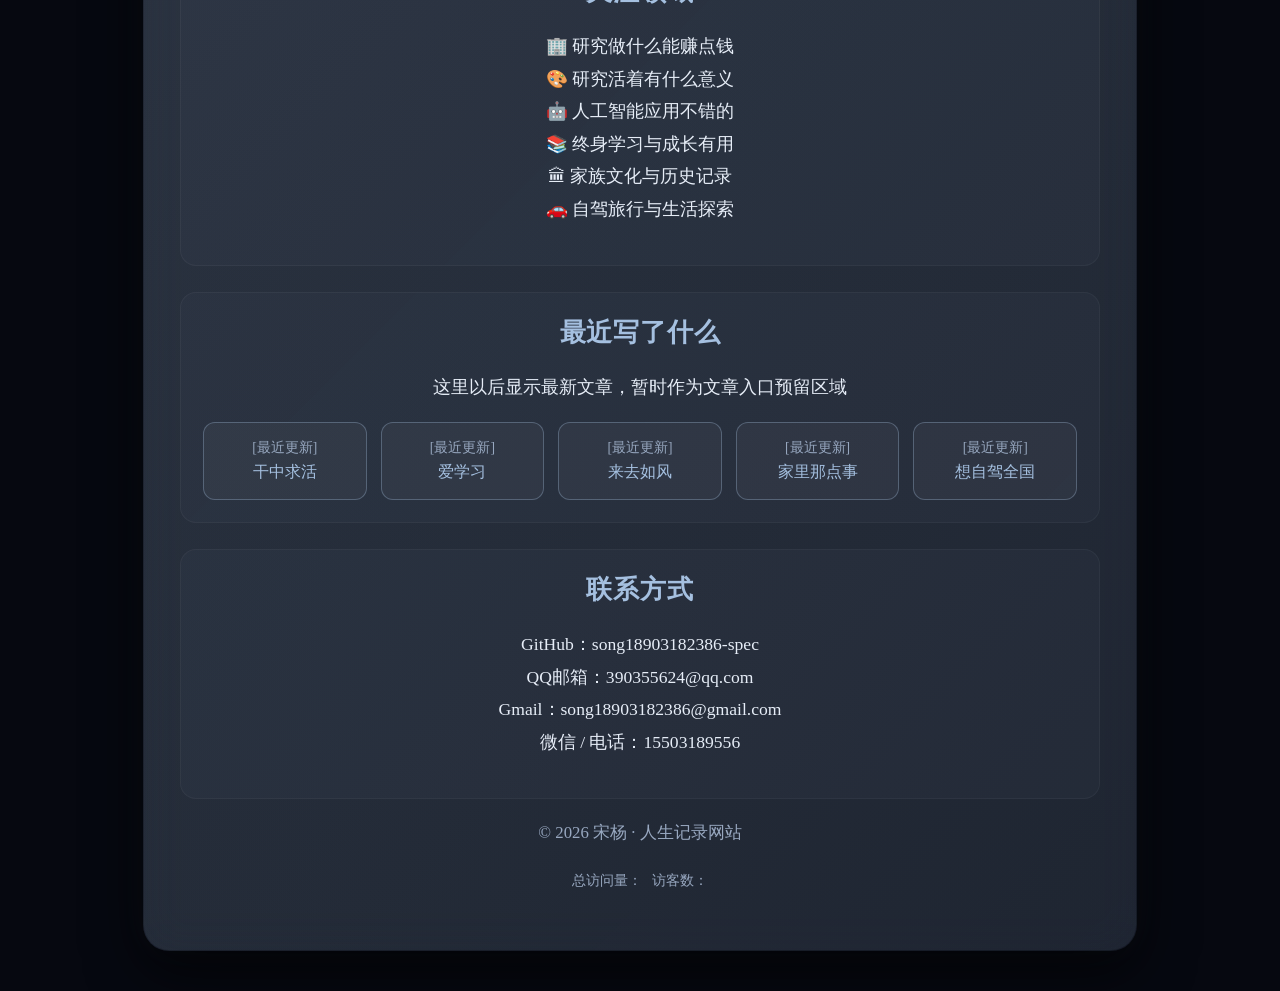
==== commit f0e55ddb: "Update index.html" ====
--- a/index.html
+++ b/index.html
@@ -172,8 +172,14 @@
     if (!audioInit) {
         bgMusic.play();
         audioInit = true;
+    } else {
+        if (bgMusic.paused) {
+            bgMusic.play();
+        } else {
+            bgMusic.pause();
+        }
     }
-}, { once: true });
+});
 </script>
 </body>
 </html>
--- a/css/common.css
+++ b/css/common.css
@@ -1,15 +1,9 @@
-/* 载入本地人寿隶书 zhongshou */
-@font-face {
-    font-family: "zhongshou";
-    src: local("zhongshou"), local("中国人寿保险股份有限公司字体");
-    font-weight: normal;
-    font-style: normal;
-}
-
 :root {
-    /* 标题优先使用你本机的 zhongshou 隶书，无该字体自动 fallback 备选 */
-    --font-title: "zhongshou", "LiSu", "STLiShu", "STLiti", "KaiTi", serif;
-    --font-text: "Microsoft YaHei", system-ui, sans-serif;
+    /* 标题：微软雅黑 清晰粗亮 */
+    --font-title: "Microsoft YaHei", system-ui, sans-serif;
+    /* 正文：楷体 柔和阅读 */
+    --font-text: "KaiTi", "STKaiti", "SimSun", serif;
+
     --main: #a5c0e0;
     --light: #d0def0;
     --bg-page: #060810;
@@ -42,11 +36,12 @@
 .navbar a {
     margin: 0 14px;
     color: var(--text-normal);
-    font-size: 0.92rem;
+    font-size: 1.05rem;
     font-family: var(--font-title);
     transition: 0.3s ease;
     text-decoration: none;
     letter-spacing: 0.5px;
+    font-weight: 500;
 }
 .navbar a:hover {
     color: var(--main);
@@ -59,13 +54,13 @@
 }
 
 #beijing-time{
-    margin:22px 0;
-    font-size:1.08rem;
+    margin:20px 0;
+    font-size:1.25rem;
     color:var(--light);
     font-weight:500;
     font-family: var(--font-title);
     text-align:center;
-    line-height:1.85;
+    line-height:1.8;
     letter-spacing: 1px;
 }
 
@@ -117,18 +112,19 @@
 
 h1 {
     color: var(--main);
-    font-size: 2.4rem;
+    font-size: 2.8rem;
     font-family: var(--font-title);
     margin-bottom: 8px;
-    letter-spacing: 1.5px;
-    font-weight: 500;
+    letter-spacing: 1.2px;
+    font-weight: 600;
 }
 .subtitle {
     color: var(--text-gray);
-    font-size: 1.15rem;
-    font-family: var(--font-title);
-    line-height: 1.6;
+    font-size: 1.25rem;
+    font-family: var(--font-title);
+    line-height: 1.55;
     letter-spacing: 0.3px;
+    font-weight: 500;
 }
 
 .avatar {
@@ -169,12 +165,14 @@
     font-family: var(--font-title);
     margin-top: 0;
     letter-spacing: 0.8px;
-    font-weight: 500;
+    font-weight: 600;
+    font-size:1.6rem;
 }
 p {
     line-height: 1.85;
-    font-size: 1rem;
-    font-family: var(--font-text);
+    font-size: 1.1rem;
+    font-family: var(--font-text);
+    font-weight:400;
 }
 a {
     color: var(--main);
@@ -189,6 +187,7 @@
     color: var(--text-gray);
     line-height: 1.6;
     font-family: var(--font-text);
+    font-size:1.05rem;
 }
 
 .article-grid {
@@ -211,21 +210,29 @@
     box-shadow: 0 4px 16px rgba(0,0,0,0.4), 0 0 16px var(--glow);
 }
 .card-tag {
-    font-size: 0.72rem;
+    font-size: 0.85rem;
     color: var(--text-gray);
     font-family: var(--font-text);
     display: block;
     margin-bottom: 5px;
 }
 
+/* ===================== 手机端适配区域 ===================== */
+/* 所有手机字号、边距、布局都在这里修改 */
 @media (max-width: 768px) {
     .container {
         padding: 18px;
         margin: 90px 16px 30px;
     }
-    h1 { font-size: 1.9rem; }
+    h1 { font-size: 2.1rem; }
+    h2 { font-size:1.3rem; }
     .avatar { width: 130px; height: 130px; }
     section { padding: 16px; }
-    .navbar a { margin: 0 5px; font-size: 0.78rem; }
+    .navbar a { margin: 0 5px; font-size: 0.92rem; }
     .article-grid { grid-template-columns: repeat(2,1fr); }
-}
+    #beijing-time { font-size:1.1rem; }
+    .subtitle { font-size:1.1rem; }
+    p { font-size:1.02rem; }
+    small { font-size:0.98rem; }
+    .card-tag { font-size:0.8rem; }
+}
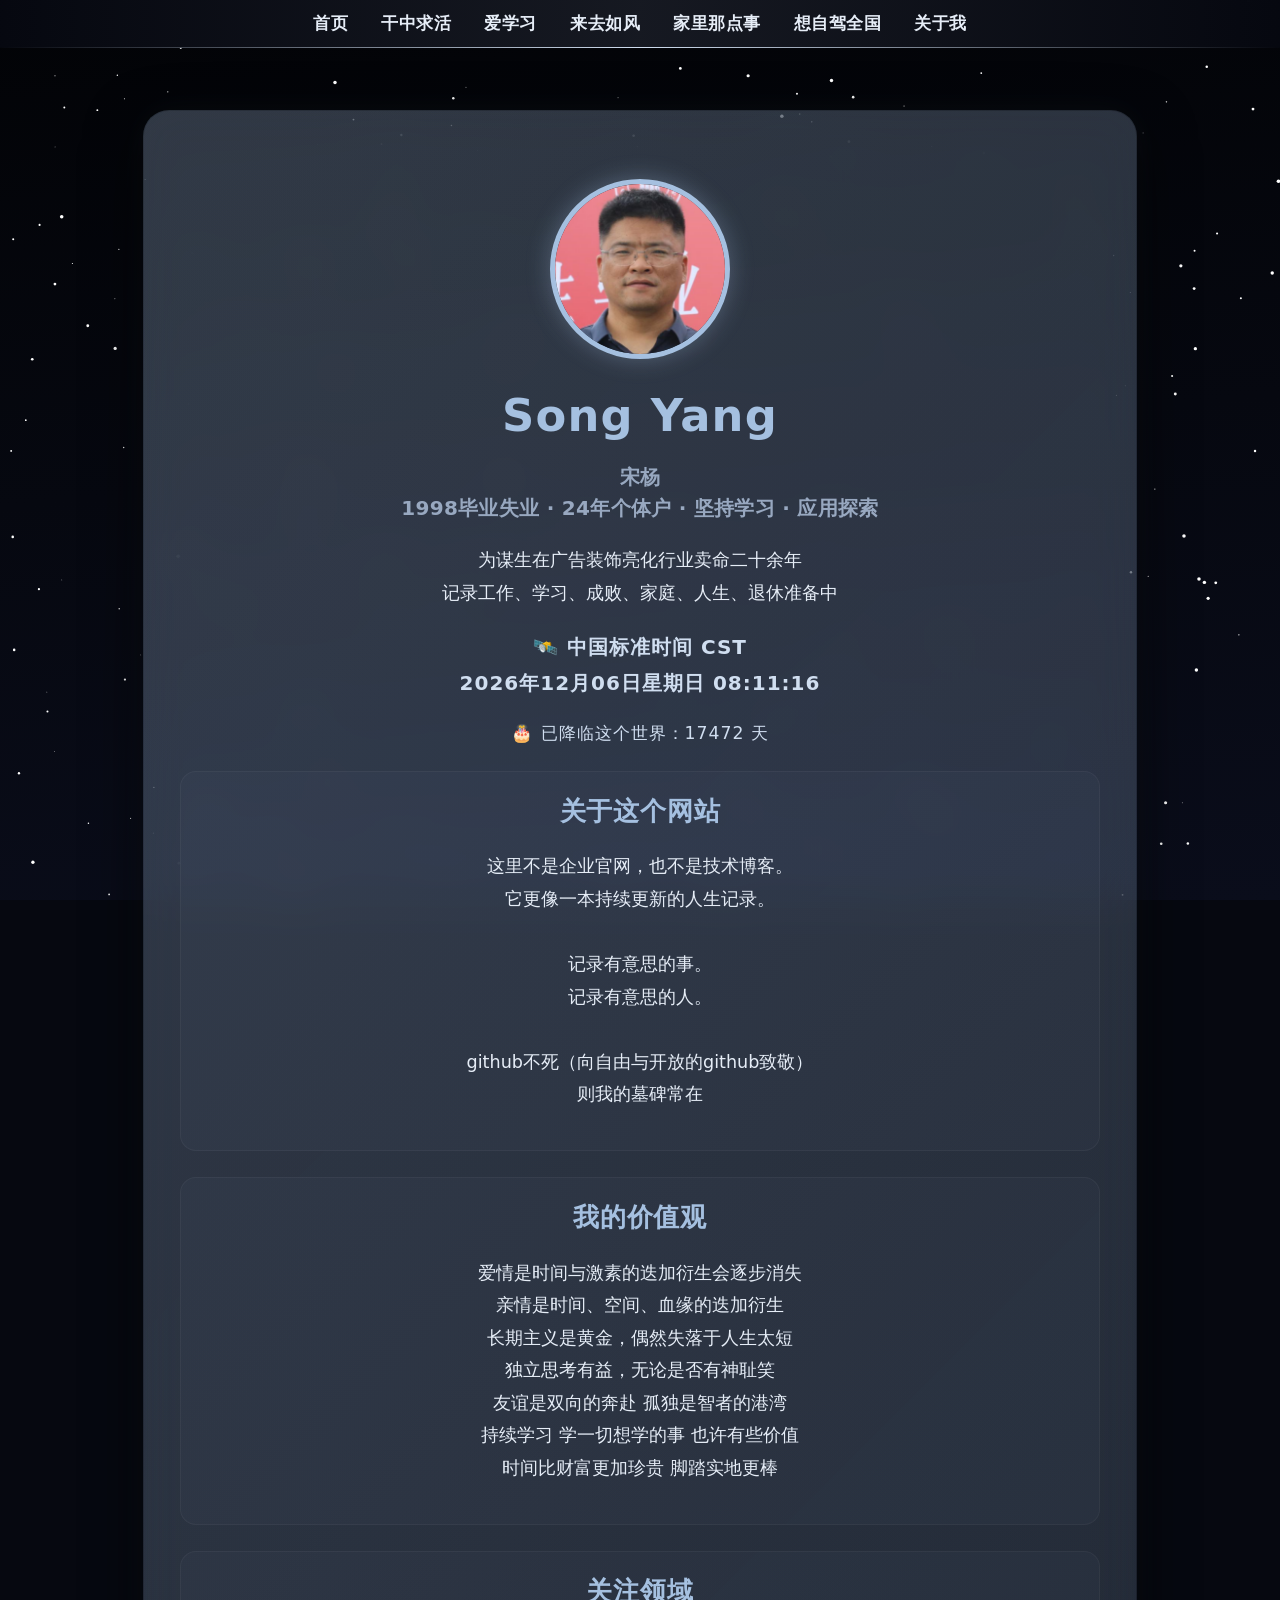
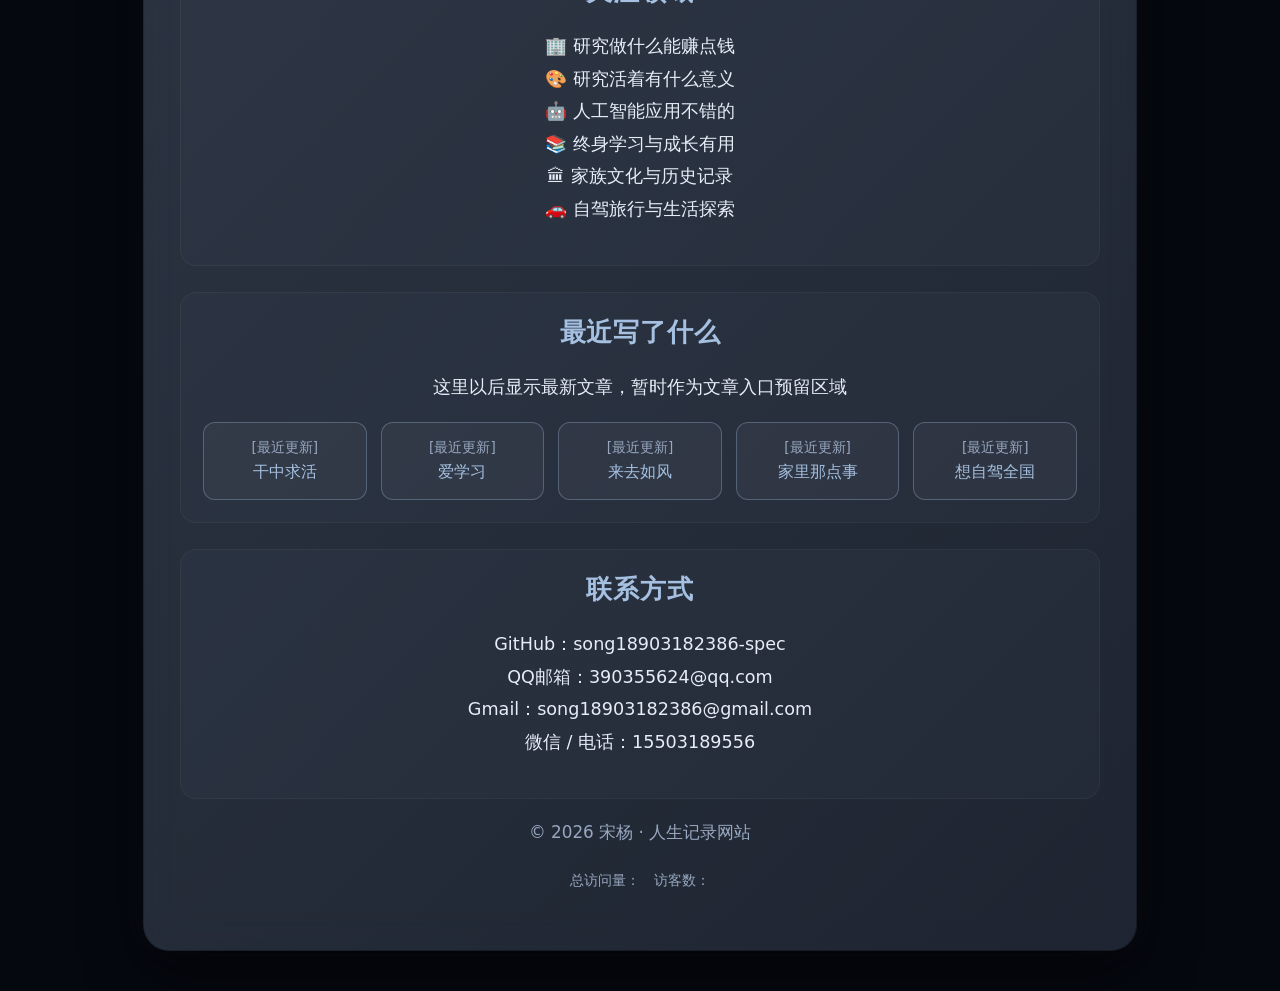
==== commit 1c2a3ac4: "Update index.html" ====
--- a/index.html
+++ b/index.html
@@ -4,9 +4,7 @@
     <meta charset="UTF-8">
     <meta name="viewport" content="width=device-width, initial-scale=1.0, user-scalable=no">
     <title>宋杨 | 网络墓志铭</title>
-    <!-- 访客统计 -->
-    <script async src="https://busuanzi.ibruce.info/busuanzi.pure.mini.js"></script>
-    <!-- 抽离公共样式css/common.css 不变 -->
+    <!-- 样式放head，统计脚本移到页面末尾 -->
     <link rel="stylesheet" href="css/common.css">
 </head>
 
@@ -116,23 +114,22 @@
         © 2026 宋杨 · 人生记录网站
         </small>
     </p>
-    <!-- 访客统计放到卡片底部 -->
+    <!-- 访客统计 -->
     <p style="margin-top:10px; font-size:0.9rem; color:var(--text-gray);">
         总访问量：<span id="busuanzi_value_site_pv"></span> &nbsp; 访客数：<span id="busuanzi_value_site_uv"></span>
     </p>
 </div>
 
-<!-- 修复音频闭合标签，已删除音乐按钮、删除切换风格按钮 -->
+<!-- 完整音频标签，无语法错误 -->
 <audio id="bgMusic" loop preload="auto">
     <source src="bgm.mp3" type="audio/mpeg">
 
 
-<!-- 抽离公共脚本js/common.js 不变 -->
+<!-- 公共星空、时间脚本 -->
 <script src="js/common.js"></script>
 
-<!-- 出生天数计时脚本 -->
+<!-- 出生天数计时 -->
 <script>
-// 出生日期 1979-02-04
 const birthDate = new Date("1979-02-04 00:00:00");
 function refreshBirthDay(){
     const now = new Date();
@@ -143,7 +140,6 @@
 refreshBirthDay();
 setInterval(refreshBirthDay, 1000);
 
-// 北京时间渲染
 function updateBeijingTime(){
     const dom = document.getElementById('beijing-time');
     if(!dom) return;
@@ -155,6 +151,7 @@
 setInterval(updateBeijingTime,1000);
 </script>
 
+<!-- 回到顶部 -->
 <button id="backTop" style="position:fixed;bottom:20px;right:90px;padding:8px 14px;border-radius:40px;background:var(--main);color:#fff;border:none;z-index:99999;display:none;">回到顶部</button>
 <script>
 const backBtn = document.getElementById('backTop');
@@ -164,7 +161,7 @@
 backBtn.onclick = ()=> window.scrollTo({top:0,behavior:'smooth'});
 </script>
 
-<!-- BGM自动播放逻辑，无按钮控制 -->
+<!-- 背景音乐点击切换 -->
 <script>
 const bgMusic = document.getElementById('bgMusic');
 let audioInit = false;
@@ -173,13 +170,12 @@
         bgMusic.play();
         audioInit = true;
     } else {
-        if (bgMusic.paused) {
-            bgMusic.play();
-        } else {
-            bgMusic.pause();
-        }
+        bgMusic.paused ? bgMusic.play() : bgMusic.pause();
     }
 });
 </script>
+
+<!-- 统计脚本放页面最底部，DOM全部加载完成再执行，必出数字 -->
+<script async src="https://busuanzi.ibruce.info/busuanzi.pure.mini.js"></script>
 </body>
 </html>
--- a/css/common.css
+++ b/css/common.css
@@ -1,8 +1,7 @@
 :root {
-    /* 标题：微软雅黑 清晰粗亮 */
+    /* 全局全部文字统一微软雅黑 */
     --font-title: "Microsoft YaHei", system-ui, sans-serif;
-    /* 正文：楷体 柔和阅读 */
-    --font-text: "KaiTi", "STKaiti", "SimSun", serif;
+    --font-text: "Microsoft YaHei", system-ui, sans-serif;
 
     --main: #a5c0e0;
     --light: #d0def0;
@@ -41,7 +40,7 @@
     transition: 0.3s ease;
     text-decoration: none;
     letter-spacing: 0.5px;
-    font-weight: 500;
+    font-weight: 600; /* 导航加粗 */
 }
 .navbar a:hover {
     color: var(--main);
@@ -57,7 +56,7 @@
     margin:20px 0;
     font-size:1.25rem;
     color:var(--light);
-    font-weight:500;
+    font-weight: 600; /* 时间文字加粗 */
     font-family: var(--font-title);
     text-align:center;
     line-height:1.8;
@@ -116,7 +115,7 @@
     font-family: var(--font-title);
     margin-bottom: 8px;
     letter-spacing: 1.2px;
-    font-weight: 600;
+    font-weight: 700; /* 大标题加粗 */
 }
 .subtitle {
     color: var(--text-gray);
@@ -124,7 +123,7 @@
     font-family: var(--font-title);
     line-height: 1.55;
     letter-spacing: 0.3px;
-    font-weight: 500;
+    font-weight: 600; /* 副标题加粗 */
 }
 
 .avatar {
@@ -165,14 +164,14 @@
     font-family: var(--font-title);
     margin-top: 0;
     letter-spacing: 0.8px;
-    font-weight: 600;
+    font-weight: 700; /* 板块小标题加粗 */
     font-size:1.6rem;
 }
 p {
     line-height: 1.85;
     font-size: 1.1rem;
     font-family: var(--font-text);
-    font-weight:400;
+    font-weight:400; /* 正文常规不加粗 */
 }
 a {
     color: var(--main);
@@ -188,6 +187,7 @@
     line-height: 1.6;
     font-family: var(--font-text);
     font-size:1.05rem;
+    font-weight:400;
 }
 
 .article-grid {
@@ -215,10 +215,10 @@
     font-family: var(--font-text);
     display: block;
     margin-bottom: 5px;
+    font-weight:400;
 }
 
 /* ===================== 手机端适配区域 ===================== */
-/* 所有手机字号、边距、布局都在这里修改 */
 @media (max-width: 768px) {
     .container {
         padding: 18px;
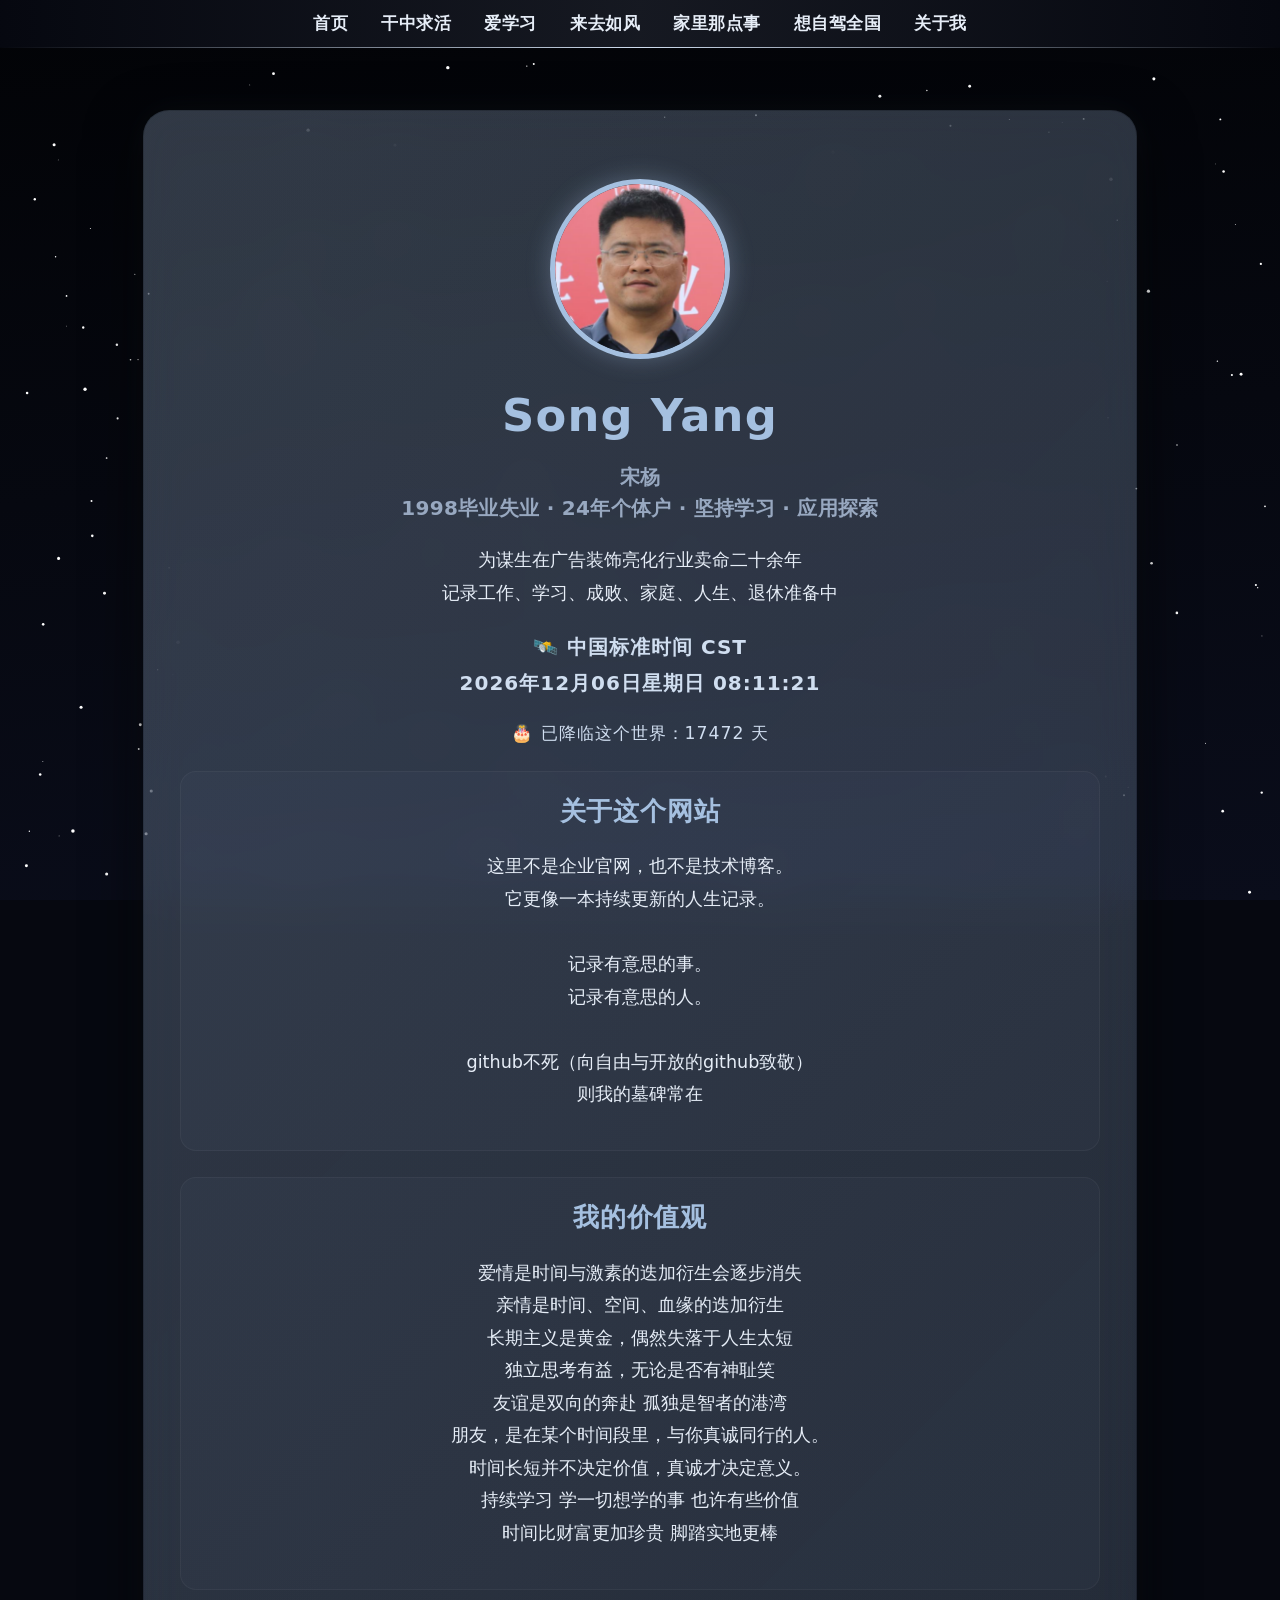
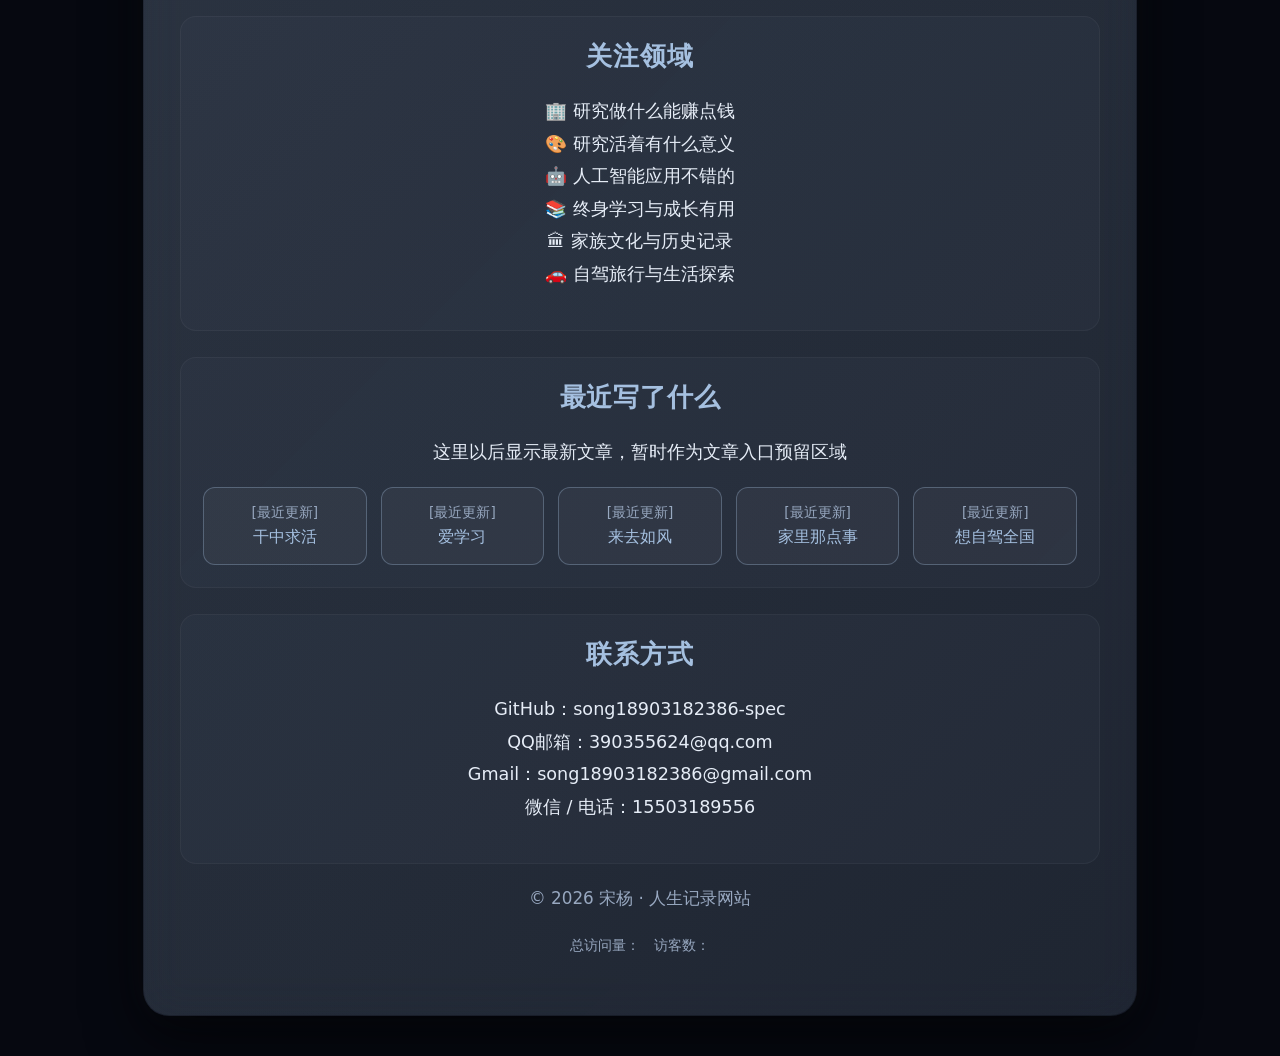
==== commit 8a43b0cf: "Update index.html" ====
--- a/index.html
+++ b/index.html
@@ -55,6 +55,8 @@
             长期主义是黄金，偶然失落于人生太短<br>
             独立思考有益，无论是否有神耻笑<br>
             友谊是双向的奔赴 孤独是智者的港湾<br>
+            朋友，是在某个时间段里，与你真诚同行的人。<br>
+            时间长短并不决定价值，真诚才决定意义。<br>
             持续学习 学一切想学的事 也许有些价值<br>
             时间比财富更加珍贵  脚踏实地更棒<br>
         </p>
